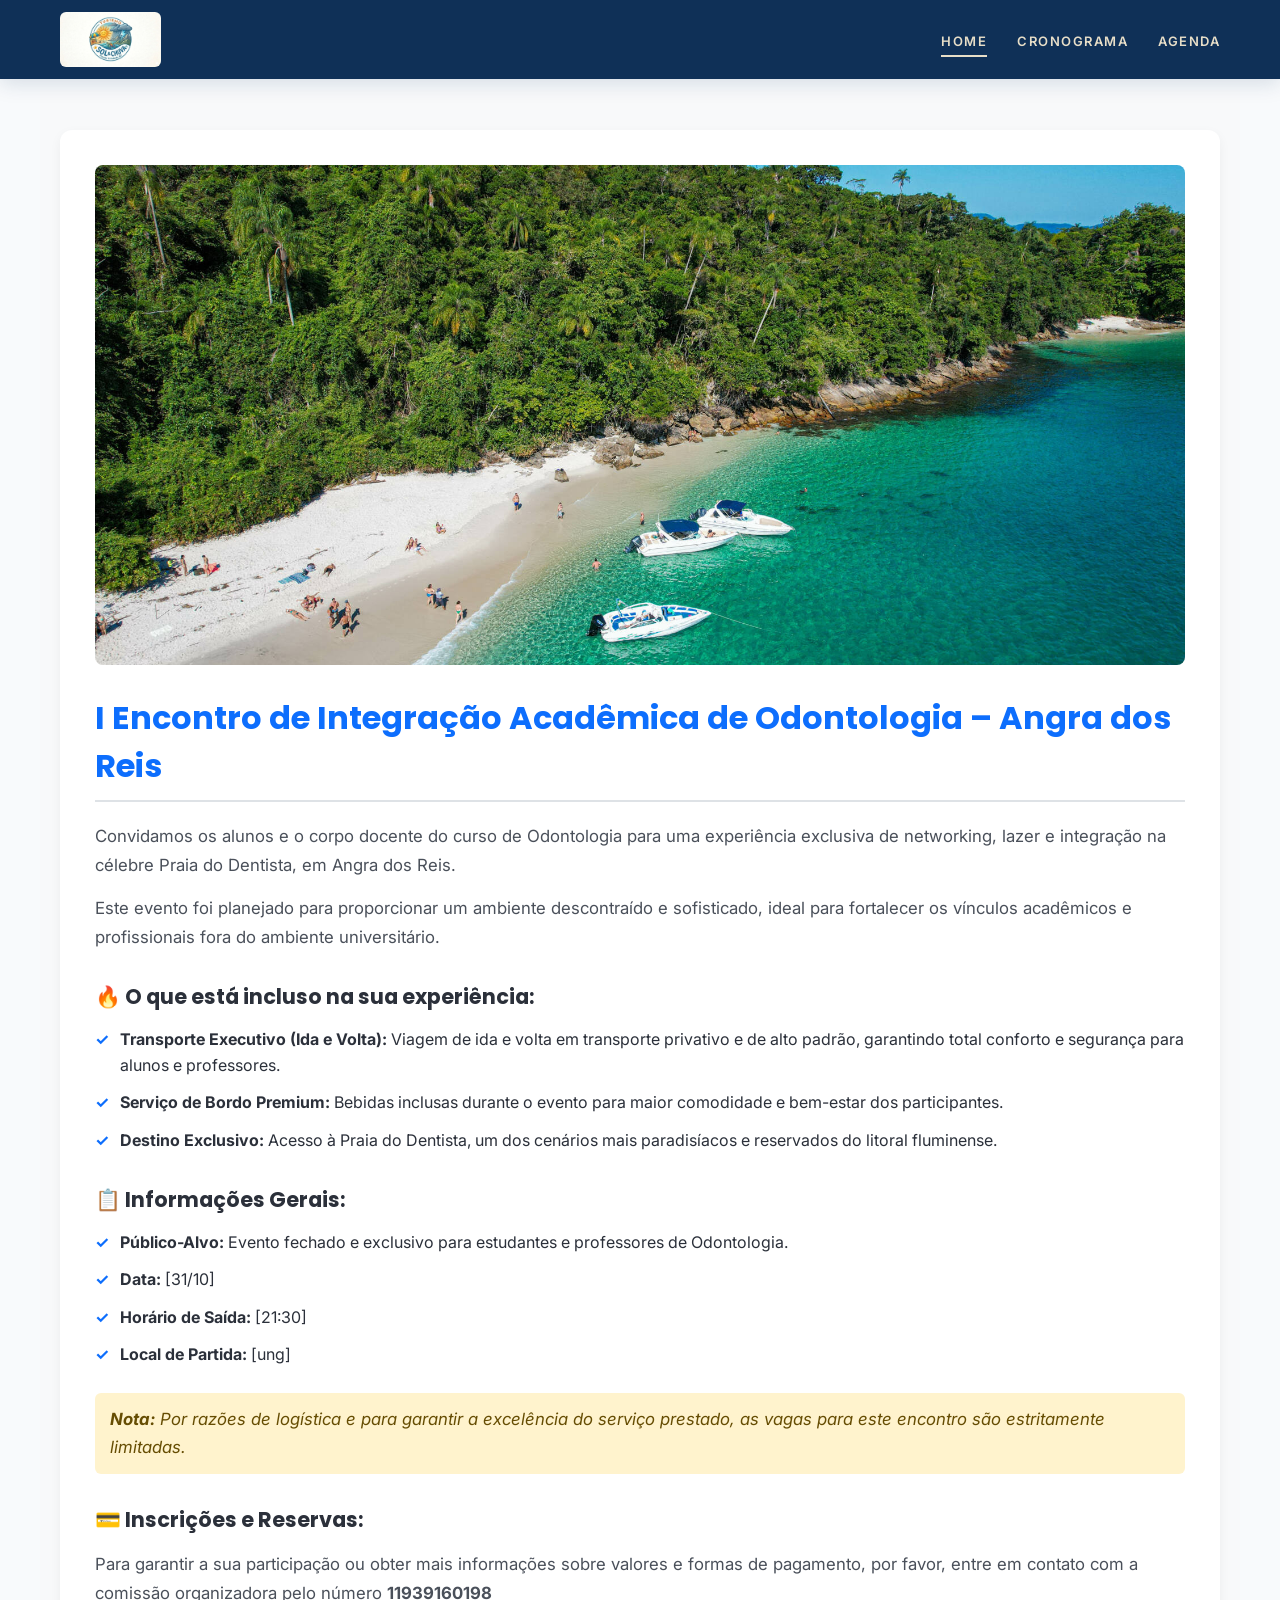
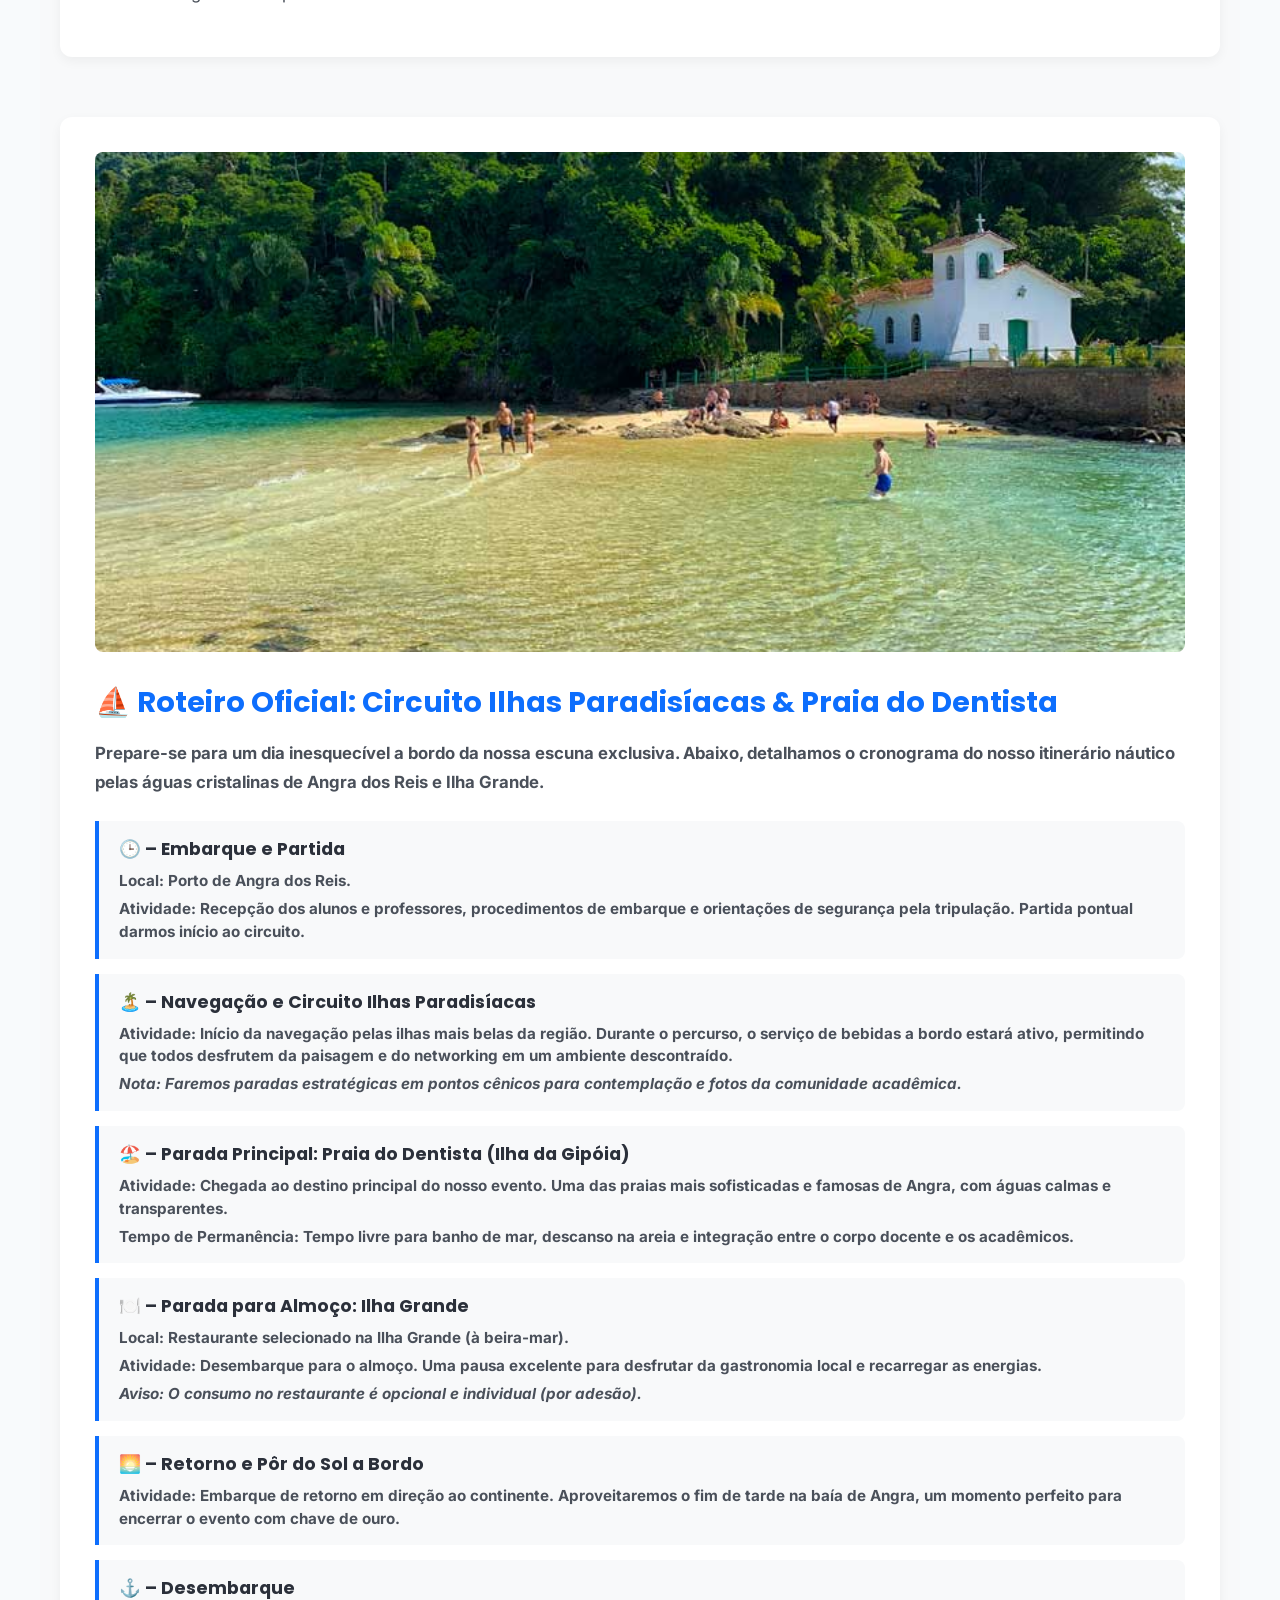
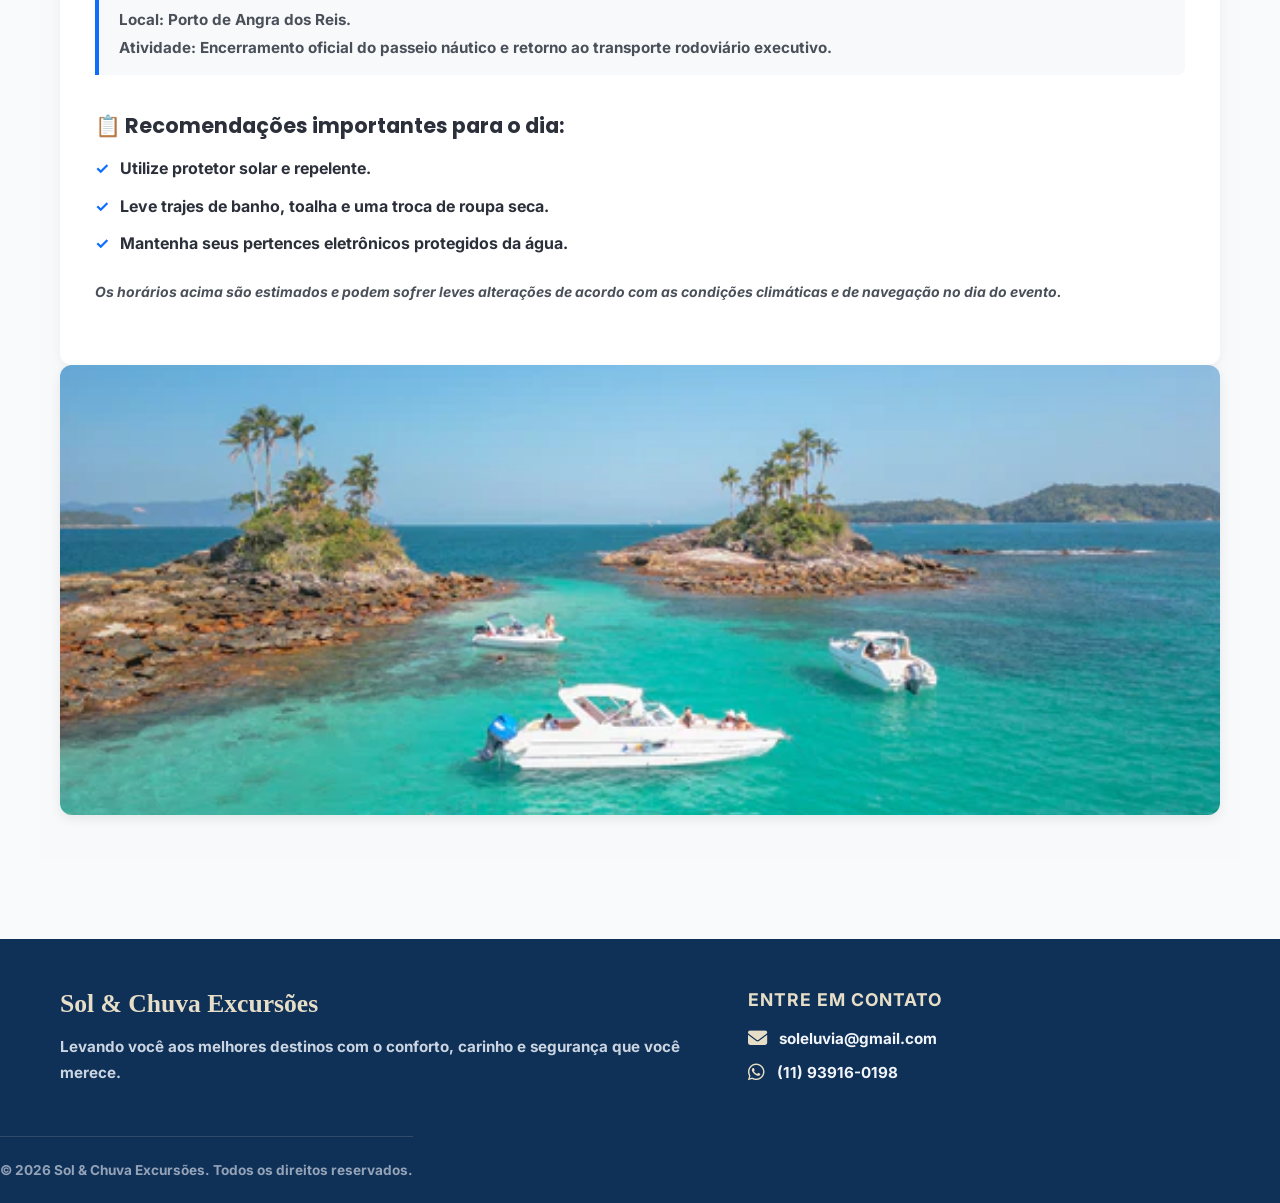
==== praia-do-dentista.html @ c2c63304 "Add files via upload" ====
<!DOCTYPE html>
<html lang="pt-br">
<head>
    <meta charset="UTF-8">
    <meta name="viewport" content="width=device-width, initial-scale=1.0">
    <title>Excursão Sol & Chuva | Destinos Exclusivos</title>
    <!-- Fontes do Google -->
    <link rel="preconnect" href="https://fonts.googleapis.com">
    <link rel="preconnect" href="https://fonts.gstatic.com" crossorigin>
    <link href="https://fonts.googleapis.com/css2?family=Inter:wght@300;400;500;600;700&family=Poppins:wght@400;500;600&display=swap" rel="stylesheet">
    <!-- Icones FontAwesome -->
    <link rel="stylesheet" href="https://cdnjs.cloudflare.com/ajax/libs/font-awesome/6.4.2/css/all.min.css">
    <!-- Seu Estilo -->
    <link rel="stylesheet" href="in.css">
    <link rel="stylesheet" href="praiadentista.css">
</head>
<body>

    <header>
        <nav class="menu">
            <div class="logo">
                <img src="soleluvia/sole.jpg" alt="Logo Sol & Chuva">
            </div>

            <div class="mobile-menu-icon" onclick="toggleMenu()">
                <div class="bar"></div>
                <div class="bar"></div>
                <div class="bar"></div>
            </div>
            
            <ul id="nav-list">
                <li><a href="index.html" class="active">Home</a></li>
                <li><a href="crono.html">Cronograma</a></li>
                <li><a href="agenda.html">agenda</a></li>
             <!---  <li><a href="#">Galeria</a></li>-->
            </ul>
        </nav>
    </header>
<main>
        <div class="Principal">
            <div class="sec">
                <img src="soleluvia/dwww.jpg" alt="praia do Dentista">
                <h2>I Encontro de Integração Acadêmica de Odontologia – Angra dos Reis</h2>
                
                <p>Convidamos os alunos e o corpo docente do curso de Odontologia para uma experiência exclusiva de networking, lazer e integração na célebre Praia do Dentista, em Angra dos Reis.</p>

                <p>Este evento foi planejado para proporcionar um ambiente descontraído e sofisticado, ideal para fortalecer os vínculos acadêmicos e profissionais fora do ambiente universitário.</p>

                <h3>🔥 O que está incluso na sua experiência:</h3>
                <ul>
                    <li><strong>Transporte Executivo (Ida e Volta):</strong> Viagem de ida e volta em transporte privativo e de alto padrão, garantindo total conforto e segurança para alunos e professores.</li>
                    <li><strong>Serviço de Bordo Premium:</strong> Bebidas inclusas durante o evento para maior comodidade e bem-estar dos participantes.</li>
                    <li><strong>Destino Exclusivo:</strong> Acesso à Praia do Dentista, um dos cenários mais paradisíacos e reservados do litoral fluminense.</li>
                </ul>

                <h3>📋 Informações Gerais:</h3>
                <ul>
                    <li><strong>Público-Alvo:</strong> Evento fechado e exclusivo para estudantes e professores de Odontologia.</li>
                    <li><strong>Data:</strong> [31/10]</li>
                    <li><strong>Horário de Saída:</strong> [21:30]</li>
                    <li><strong>Local de Partida:</strong> [ung]</li>
                </ul>

                <p><em><strong>Nota:</strong> Por razões de logística e para garantir a excelência do serviço prestado, as vagas para este encontro são estritamente limitadas.</em></p>

                <h3>💳 Inscrições e Reservas:</h3>
                <p>Para garantir a sua participação ou obter mais informações sobre valores e formas de pagamento, por favor, entre em contato com a comissão organizadora pelo número <strong>11939160198<strong></p>
            </div>

            <div class="parte2">
                <img src="soleluvia/Iwd.jpg" alt="ilha da gipoia">
                <h2>⛵ Roteiro Oficial: Circuito Ilhas Paradisíacas & Praia do Dentista</h2>
                <p>Prepare-se para um dia inesquecível a bordo da nossa escuna exclusiva. Abaixo, detalhamos o cronograma do nosso itinerário náutico pelas águas cristalinas de Angra dos Reis e Ilha Grande.</p>

                <div class="cronograma-item">
                    <h4>🕒 – Embarque e Partida</h4>
                    <p><strong>Local:</strong> Porto de Angra dos Reis.</p>
                    <p><strong>Atividade:</strong> Recepção dos alunos e professores, procedimentos de embarque e orientações de segurança pela tripulação. Partida pontual darmos início ao circuito.</p>
                </div>

                <div class="cronograma-item">
                    <h4>🏝️ – Navegação e Circuito Ilhas Paradisíacas</h4>
                    <p><strong>Atividade:</strong> Início da navegação pelas ilhas mais belas da região. Durante o percurso, o serviço de bebidas a bordo estará ativo, permitindo que todos desfrutem da paisagem e do networking em um ambiente descontraído.</p>
                    <p><em><strong>Nota:</strong> Faremos paradas estratégicas em pontos cênicos para contemplação e fotos da comunidade acadêmica.</em></p>
                </div>

                <div class="cronograma-item">
                    <h4>🏖️ – Parada Principal: Praia do Dentista (Ilha da Gipóia)</h4>
                    <p><strong>Atividade:</strong> Chegada ao destino principal do nosso evento. Uma das praias mais sofisticadas e famosas de Angra, com águas calmas e transparentes.</p>
                    <p><strong>Tempo de Permanência:</strong> Tempo livre para banho de mar, descanso na areia e integração entre o corpo docente e os acadêmicos.</p>
                </div>

                <div class="cronograma-item">
                    <h4>🍽️ – Parada para Almoço: Ilha Grande</h4>
                    <p><strong>Local:</strong> Restaurante selecionado na Ilha Grande (à beira-mar).</p>
                    <p><strong>Atividade:</strong> Desembarque para o almoço. Uma pausa excelente para desfrutar da gastronomia local e recarregar as energias.</p>
                    <p><em><strong>Aviso:</strong> O consumo no restaurante é opcional e individual (por adesão).</em></p>
                </div>

                <div class="cronograma-item">
                    <h4>🌅 – Retorno e Pôr do Sol a Bordo</h4>
                    <p><strong>Atividade:</strong> Embarque de retorno em direção ao continente. Aproveitaremos o fim de tarde na baía de Angra, um momento perfeito para encerrar o evento com chave de ouro.</p>
                </div>

                <div class="cronograma-item">
                    <h4>⚓ – Desembarque</h4>
                    <p><strong>Local:</strong> Porto de Angra dos Reis.</p>
                    <p><strong>Atividade:</strong> Encerramento oficial do passeio náutico e retorno ao transporte rodoviário executivo.</p>
                </div>

                <h3>📋 Recomendações importantes para o dia:</h3>
                <ul>
                    <li>Utilize protetor solar e repelente.</li>
                    <li>Leve trajes de banho, toalha e uma troca de roupa seca.</li>
                    <li>Mantenha seus pertences eletrônicos protegidos da água.</li>
                </ul>

                <p><small><em>Os horários acima são estimados e podem sofrer leves alterações de acordo com as condições climáticas e de navegação no dia do evento.</em></small></p>
            </div>

            <div class="parte3">
                <img src="soleluvia/ilha-botinas-01_540x.webp" alt="Ilha das Botinas">
            </div>
        </div>
    </main>

    <footer>
        <div class="footer-container">
            <div class="footer-brand">
                <h3>Sol & Chuva Excursões</h3>
                <p>Levando você aos melhores destinos com o conforto, carinho e segurança que você merece.</p>
            </div>

            <div class="footer-contacts">
                <h4>Entre em Contato</h4>
                <a href="mailto:soleluvia@gmail.com" class="footer-link">
                    <i class="fa-solid fa-envelope"></i> soleluvia@gmail.com
                </a>
                <a href="https://wa.me/5511939160198" target="_blank" class="footer-link">
                    <i class="fa-brands fa-whatsapp"></i> (11) 93916-0198
              
            </div>
        </div>

        <div class="footer-bottom">
            <p>&copy; 2026 Sol & Chuva Excursões. Todos os direitos reservados.</p>
        </div>
    </footer>

    <script src="res.js"></script>
</body>
</html>
---- in.css ----
/* --- CONFIGURAÇÕES GERAIS --- */
* {
    box-sizing: border-box;
    margin: 0;
    padding: 0;
}

body {
    margin: 0;
    padding-top: 90px;
    font-family: 'Inter', sans-serif;
    background-color: #f8fafc; /* Tom mais suave e limpo */
    color: #334155;
    -webkit-font-smoothing: antialiased;
}

/* --- HEADER E MENU --- */
header {
    background-color: #0f3057;
    width: 100%;
    position: fixed;
    top: 0;
    left: 0;
    z-index: 1000;
    box-shadow: 0 4px 20px rgba(15, 48, 87, 0.15);
}

.menu {
    max-width: 1200px;
    margin: 0 auto;
    padding: 12px 20px;
    display: flex;
    justify-content: space-between;
    align-items: center;
}

.logo img {
    height: 55px;
    width: auto;  
    border-radius: 6px; 
    display: block;
}

.menu ul {
    list-style: none;
    display: flex;
    align-items: center;
    gap: 30px;
    transition: all 0.4s ease;
}

.menu a {
    color: #e7dec8;
    text-decoration: none;
    text-transform: uppercase;
    font-size: 13px;
    font-weight: 600;
    letter-spacing: 1.5px;
    padding: 8px 0;
    position: relative;
    transition: color 0.3s ease;
}

.menu a::after {
    content: '';
    position: absolute;
    width: 0;
    height: 2px;
    bottom: 0;
    left: 0;
    background-color: #e7dec8;
    transition: width 0.3s ease;
}

.menu a:hover::after, 
.menu a.active::after {
    width: 100%;
}

/* --- RESPONSIVIDADE DO MENU (MOBILE) --- */
.mobile-menu-icon {
    display: none; 
    cursor: pointer;
    width: 28px;
}

.bar {
    width: 100%;
    height: 3px;
    background-color: #e7dec8;
    margin: 5px 0;
    transition: 0.4s;
    border-radius: 2px;
}

@media (max-width: 768px) {
    .mobile-menu-icon {
        display: block;
    }

    .menu ul {
        display: none; 
        flex-direction: column;
        width: 100%;
        position: absolute;
        top: 79px; 
        left: 0;
        background-color: #0f3057;
        padding: 30px 0;
        text-align: center;
        gap: 20px;
        box-shadow: 0 10px 15px rgba(0,0,0,0.1);
    }

    .menu ul.active {
        display: flex;
    }
}

/* --- CONTEÚDO PRINCIPAL (MAIN) --- */
main {
    max-width: 1200px;
    margin: 0 auto;
    min-height: calc(100vh - 90px); 
    display: flex;
    flex-direction: column;
    align-items: center;
    padding: 50px 20px;
}

/* Bloco Hero/Título */
.hero-section {
    text-align: center;
    margin-bottom: 50px;
}

.titulo-principal {
    display: flex;
    align-items: center;    
    justify-content: center; 
    gap: 25px;              
}

.logo-main {
    height: 120px;            /* Tamanho de destaque calibrado */
    width: auto;             
    border-radius: 12px;      
    box-shadow: 0 4px 15px rgba(0,0,0,0.08);
}

.titulo-principal h1 {
    font-family: Georgia, 'Times New Roman', serif;
    color: #0f3057;          
    font-size: 3.5rem;         
    font-weight: 700;
}

.subtitulo {
    font-size: 1.15rem;
    color: #64748b;
    margin-top: 12px;
    font-weight: 400;
}

/* --- GRID DE EXCURSÕES --- */
.grid-container {
    display: grid;
    grid-template-columns: repeat(2, 1fr); 
    gap: 35px; 
    width: 100%;
    margin-top: 10px;
}

.card-link {
    text-decoration: none; 
    color: inherit;        
    display: block;        
}

.card-excursao {
    background-color: #ffffff; 
    border-radius: 16px;
    overflow: hidden;
    box-shadow: 0 4px 20px rgba(0, 0, 0, 0.04);
    transition: transform 0.4s cubic-bezier(0.16, 1, 0.3, 1), box-shadow 0.4s ease;
}

/* Container de imagem para efeito de Zoom e Badges */
.img-wrapper {
    position: relative;
    width: 100%;
    height: 280px;
    overflow: hidden;
}

.card-excursao img {
    width: 100%;
    height: 100%;
    object-fit: cover; 
    transition: transform 0.5s ease;
}

/* Selo exclusivo posicionado por cima da imagem */
.badge-exclusivo {
    position: absolute;
    top: 15px;
    right: 15px;
    background-color: #e7dec8;
    color: #0f3057;
    font-size: 11px;
    font-weight: 700;
    text-transform: uppercase;
    padding: 6px 14px;
    border-radius: 30px;
    letter-spacing: 1px;
    box-shadow: 0 2px 10px rgba(0,0,0,0.15);
}

/* Detalhes do texto dos cards */
.card-info {
    padding: 22px;
    text-align: left; /* Alinhamento à esquerda fica muito mais elegante */
}

.card-info h3 {
    font-size: 1.3rem;
    color: #0f3057;
    margin-bottom: 6px;
    font-weight: 600;
}

.card-info p {
    font-size: 0.95rem;
    color: #64748b;
}

/* Animações Modernas no Hover */
.card-link:hover .card-excursao {
    transform: translateY(-8px); 
    box-shadow: 0 12px 30px rgba(15, 48, 87, 0.12); 
}

.card-link:hover .card-excursao img {
    transform: scale(1.04); /* Leve aproximação na foto ao passar o mouse */
}
.whatsapp-cta-card {
    background-color: #ffffff;
    border: 2px solid #25d366;
    border-radius: 12px;
    padding: 25px;
    display: flex;
    align-items: center;
    justify-content: space-between;
    gap: 20px;
    box-shadow: 0 4px 15px rgba(37, 211, 102, 0.15);
    margin: 30px 0;
}

.cta-content h3 {
    font-family: 'Poppins', sans-serif;
    color: #2b303a;
    font-size: 1.3rem;
    margin-bottom: 5px;
}

.cta-content p {
    color: #555;
    font-size: 0.95rem;
    margin: 0;
}

.btn-whatsapp {
    background-color: #25d366;
    color: #ffffff !important;
    font-weight: 600;
    font-size: 1rem;
    padding: 14px 24px;
    border-radius: 8px;
    text-decoration: none;
    display: inline-flex;
    align-items: center;
    gap: 10px;
    white-space: nowrap;
    transition: background-color 0.3s ease, transform 0.2s ease;
}

.btn-whatsapp:hover {
    background-color: #1eb954;
    transform: translateY(-2px);
}

/* Ajuste para Celulares */
@media (max-width: 768px) {
    .whatsapp-cta-card {
        flex-direction: column;
        text-align: center;
        padding: 20px;
    }

    .btn-whatsapp {
        width: 100%;
        justify-content: center;
    }
}

/* --- RODAPÉ PROFISSIONAL --- */
footer {
    background-color: #0f3057;
    color: #ffffff;
    padding: 50px 0 25px 0;
    margin-top: 80px; 
    width: 100%;
}

.footer-container {
    max-width: 1200px;
    margin: 0 auto;
    padding: 0 20px;
    display: flex;
    justify-content: space-between;
    flex-wrap: wrap; 
    gap: 40px;
}

.footer-brand {
    flex: 1.5;
    min-width: 280px;
}

.footer-brand h3 {
    font-family: Georgia, serif;
    color: #e7dec8;
    font-size: 1.6rem;
    margin-bottom: 15px;
}

.footer-brand p {
    font-size: 0.95rem;
    color: #cbd5e1;
    line-height: 1.7;
}

.footer-contacts {
    flex: 1;
    min-width: 250px;
    display: flex;
    flex-direction: column;
    gap: 14px;
}

.footer-contacts h4 {
    color: #e7dec8;
    font-size: 1.1rem;
    margin-bottom: 5px;
    text-transform: uppercase;
    letter-spacing: 1px;
}

.footer-link {
    color: #f1f5f9;
    text-decoration: none;
    font-size: 0.95rem;
    display: flex;
    align-items: center;
    gap: 12px;
    transition: color 0.3s ease, transform 0.2s ease;
    width: fit-content;
}

.footer-link i {
    font-size: 1.2rem;
    color: #e7dec8; 
}

.footer-link:hover {
    color: #e7dec8;
    transform: translateX(4px); 
}

.footer-bottom {
    text-align: center;
    margin-top: 50px;
    padding-top: 25px;
    border-top: 1px solid rgba(231, 222, 200, 0.15); 
    font-size: 0.85rem;
    color: #94a3b8;
}

/* --- RESPONSIVIDADE (MOBILE) --- */
@media (max-width: 768px) {
    .grid-container {
        grid-template-columns: 1fr; 
        gap: 25px;
    }

    .titulo-principal {
        flex-direction: column;
        gap: 15px;
    }

    .titulo-principal h1 {
        font-size: 2.5rem;
    }

    .logo-main {
        height: 100px;
    }

    .footer-container {
        flex-direction: column;
        text-align: center;
    }

    .footer-contacts {
        align-items: center; 
    }

    .footer-link:hover {
        transform: none; 
    }
}
---- praiadentista.css ----
/* Configurações Globais do Main */
main {
    max-width: 1200px;
    margin: 0 auto;
    padding: 40px 20px;
    font-family: 'Inter', sans-serif;
    color: #2b303a;
    background-color: #f8f9fa;
}

/* Container Geral do Conteúdo */
.Principal {
    display: flex;
    flex-direction: column;
    gap: 60px; /* Espaçamento grande entre os blocos de conteúdo */
}

/* --- SEÇÃO 1: Apresentação e Detalhes (sec) --- */
.sec {
    background-color: #ffffff;
    padding: 35px;
    border-radius: 12px;
    box-shadow: 0 4px 12px rgba(0, 0, 0, 0.05);
}

.sec img {
    width: 100%;
    max-height: 500px;
    object-fit: cover;
    border-radius: 8px;
    margin-bottom: 25px;
}

.sec h2 {
    font-family: 'Poppins', sans-serif;
    font-size: 2rem;
    color: #0d6efd; /* Azul Oceano */
    margin-bottom: 20px;
    border-bottom: 2px solid #dee2e6;
    padding-bottom: 10px;
}

.sec h3 {
    font-family: 'Poppins', sans-serif;
    font-size: 1.3rem;
    color: #2b303a;
    margin: 30px 0 15px 0;
}

.sec p {
    font-size: 1.05rem;
    line-height: 1.7;
    margin-bottom: 15px;
    color: #4a505a;
}

/* Estilização das Listas (Inclusos e Informações) */
.sec ul, .parte2 ul {
    list-style: none;
    padding-left: 0;
    margin-bottom: 20px;
}

.sec ul li, .parte2 ul li {
    font-size: 1rem;
    line-height: 1.6;
    margin-bottom: 12px;
    padding-left: 25px;
    position: relative;
}

/* Marcador personalizado para as listas */
.sec ul li::before, .parte2 ul li::before {
    content: "✓";
    position: absolute;
    left: 0;
    color: #0d6efd;
    font-weight: bold;
}

.sec p em {
    display: block;
    background-color: #fff3cd; /* Fundo amarelo leve para o aviso */
    color: #664d03;
    padding: 12px 15px;
    border-radius: 6px;
    margin-top: 25px;
}

/* --- SEÇÃO 2: Roteiro e Cronograma (parte2) --- */
.parte2 {
    background-color: #ffffff;
    padding: 35px;
    border-radius: 12px;
    box-shadow: 0 4px 12px rgba(0, 0, 0, 0.05);
}

.parte2 img {
    width: 100%;
    max-height: 500px;
    object-fit: cover;
    border-radius: 8px;
    margin-bottom: 25px;
}

.parte2 h2 {
    font-family: 'Poppins', sans-serif;
    font-size: 1.8rem;
    color: #0d6efd;
    margin-bottom: 15px;
}

.parte2 p {
    font-size: 1.05rem;
    line-height: 1.7;
    margin-bottom: 25px;
    color: #4a505a;
}

.parte2 h3 {
    font-family: 'Poppins', sans-serif;
    font-size: 1.3rem;
    margin-top: 35px;
    margin-bottom: 15px;
}

/* Cards do Cronograma (Passo a Passo) */
.cronograma-item {
    background-color: #f8f9fa;
    border-left: 4px solid #0d6efd;
    padding: 15px 20px;
    margin-bottom: 15px;
    border-radius: 0 8px 8px 0;
    transition: transform 0.2s ease;
}

.cronograma-item:hover {
    transform: translateX(5px);
}

.cronograma-item h4 {
    font-family: 'Poppins', sans-serif;
    font-size: 1.1rem;
    color: #2b303a;
    margin-bottom: 8px;
}

.cronograma-item p {
    font-size: 0.95rem;
    margin-bottom: 5px;
    line-height: 1.5;
}

.cronograma-item p:last-child {
    margin-bottom: 0;
}

/* --- SEÇÃO 3: Galeria Final (parte3) --- */
.parte3 {
    text-align: center;
}

.parte3 img {
    width: 100%;
    max-height: 450px;
    object-fit: cover;
    border-radius: 12px;
    box-shadow: 0 4px 12px rgba(0, 0, 0, 0.08);
}


/* ==========================================================================
   RESPONSIVIDADE (MEDIA QUERIES)
   ========================================================================== */

@media (max-width: 768px) {
    main {
        padding: 20px 15px;
    }

    .sec, .parte2 {
        padding: 20px;
    }

    .sec h2 {
        font-size: 1.6rem;
    }

    .parte2 h2 {
        font-size: 1.5rem;
    }

    .sec img, .parte2 img, .parte3 img {
        max-height: 300px; /* Imagens menores em telas de celular */
    }
}
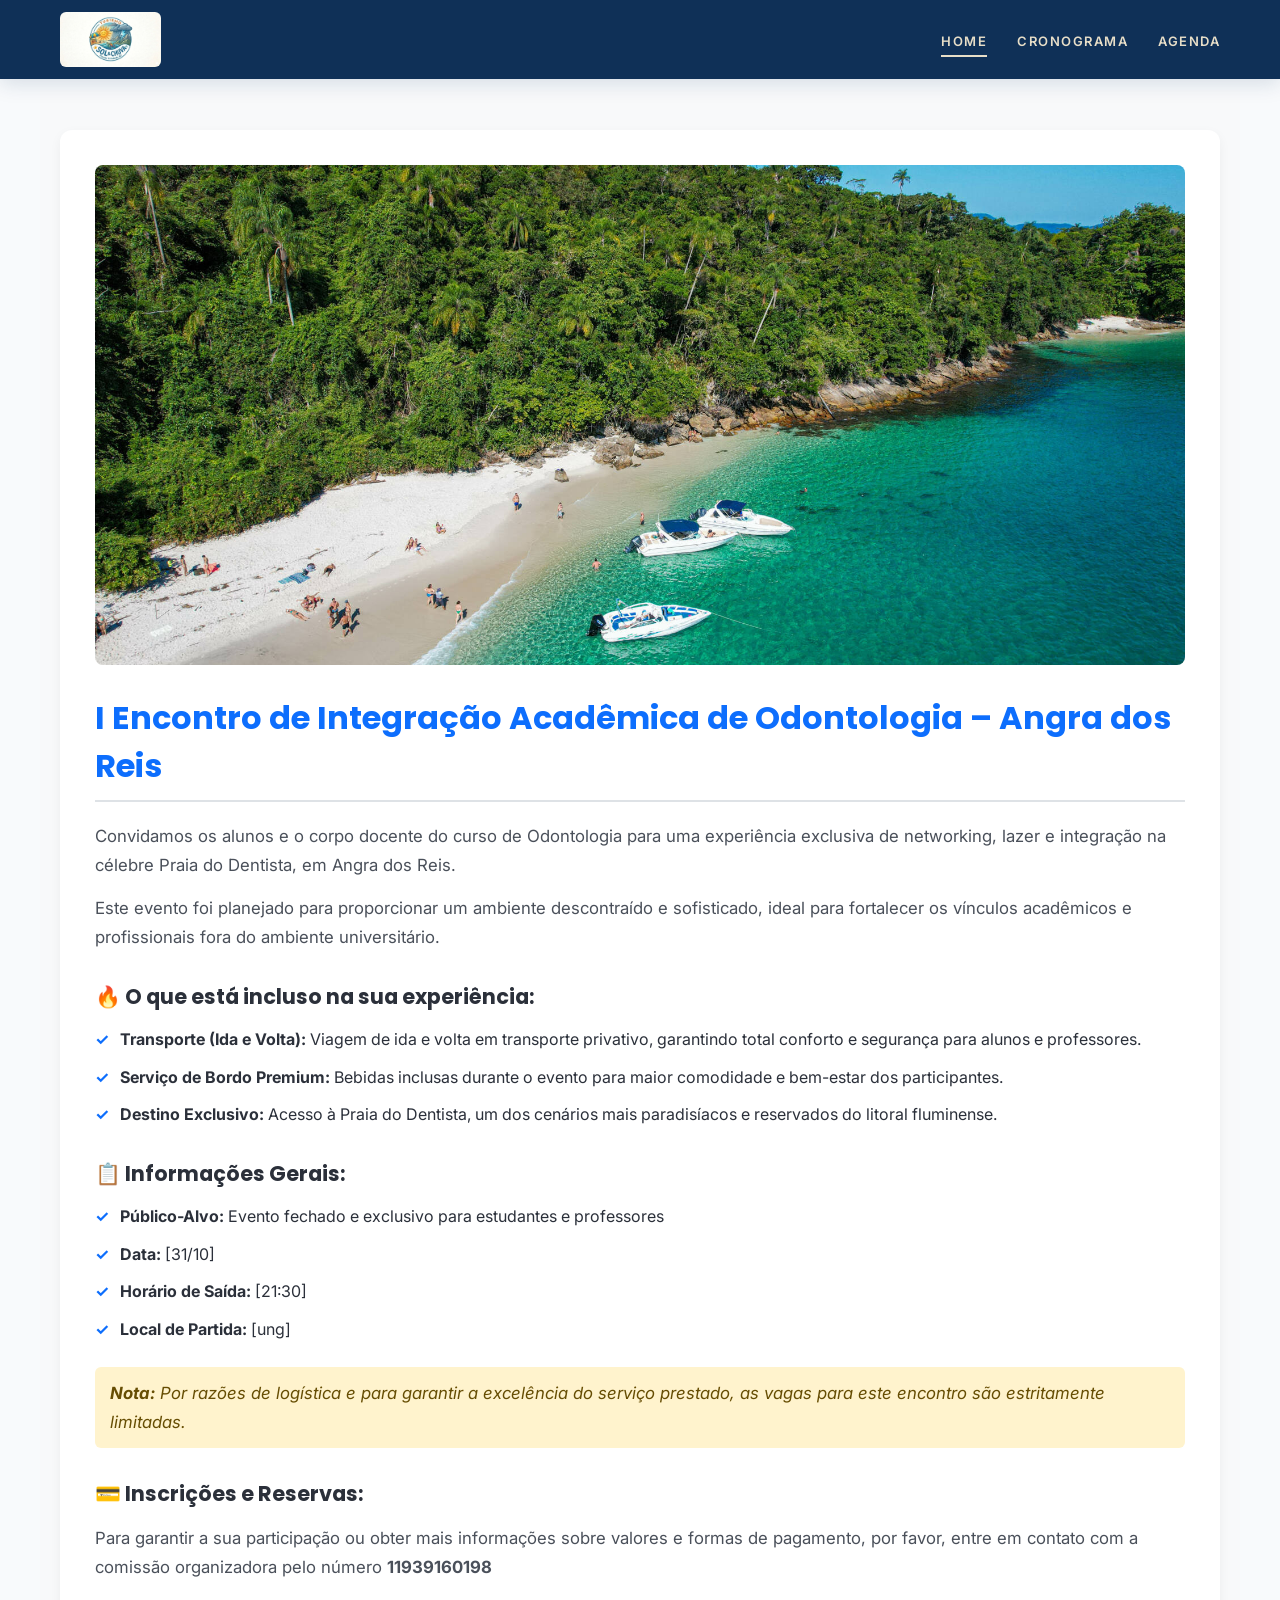
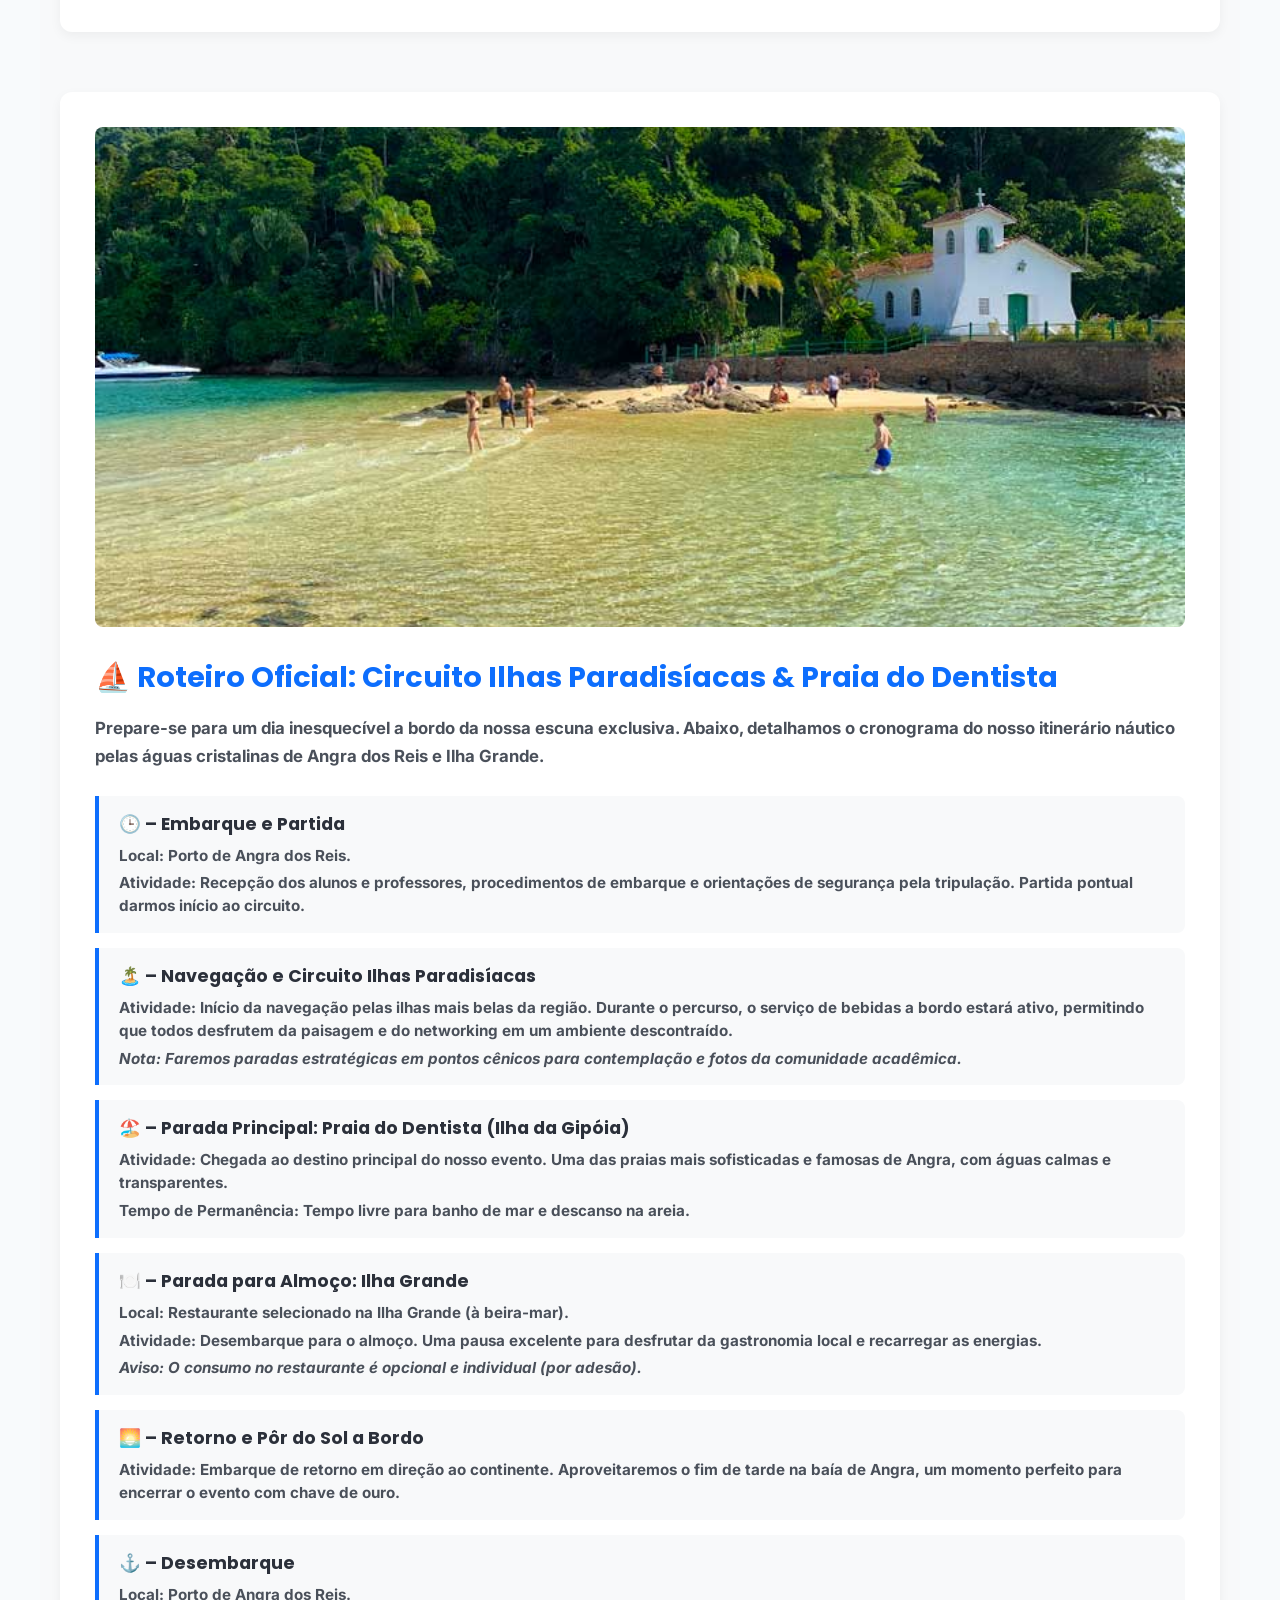
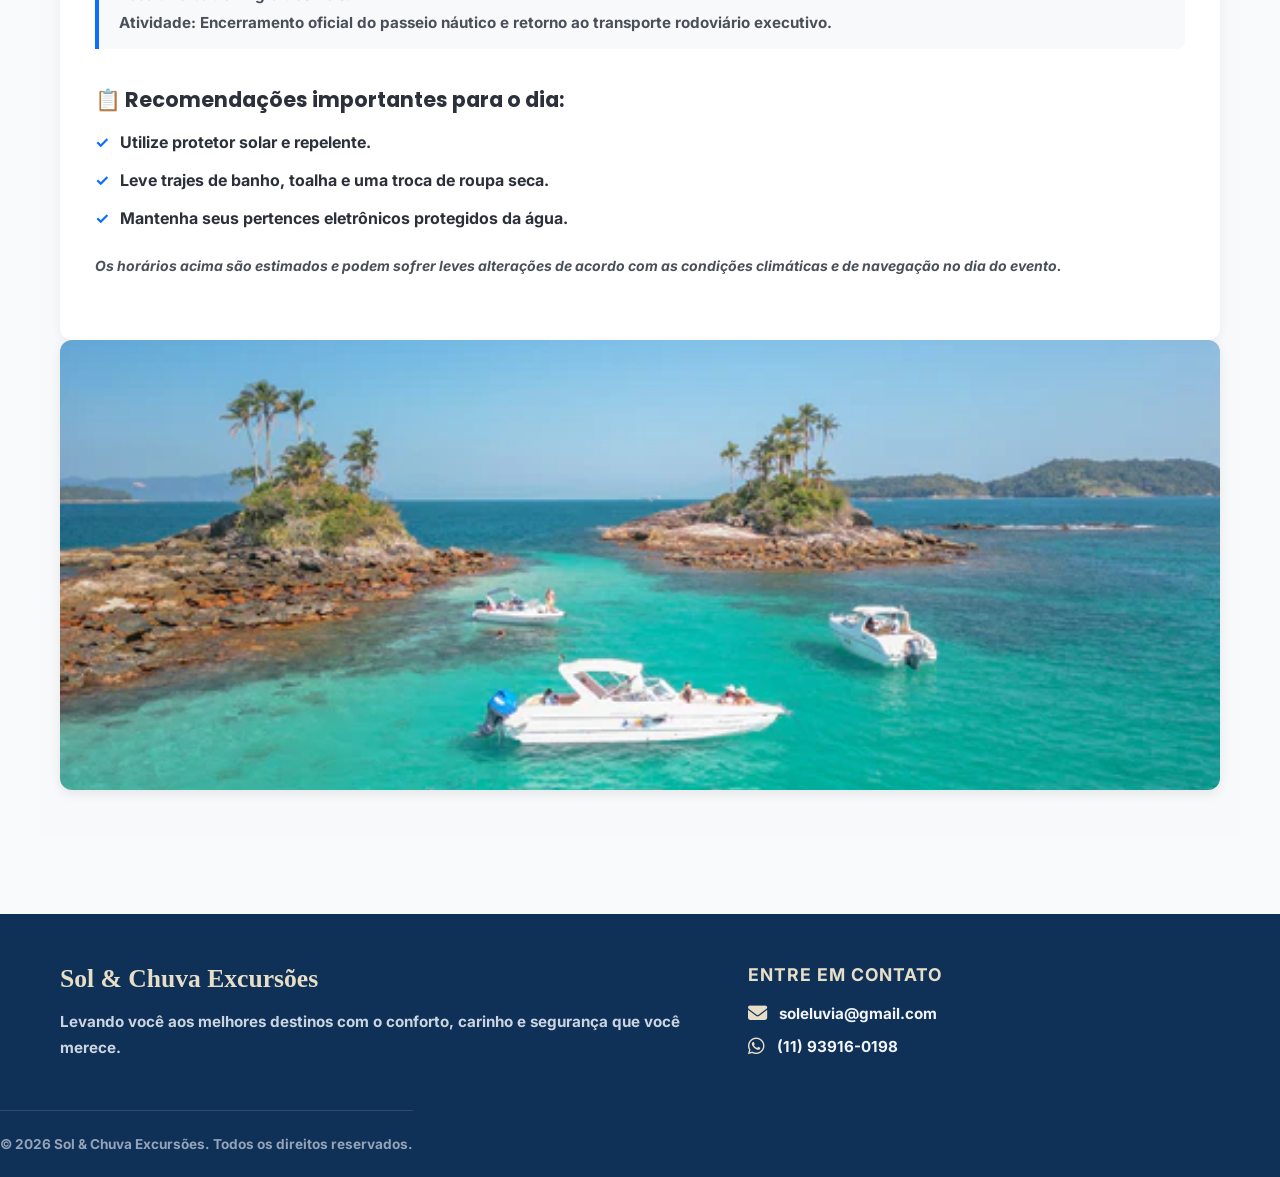
==== commit 9a886108: "Add files via upload" ====
--- a/praia-do-dentista.html
+++ b/praia-do-dentista.html
@@ -48,14 +48,14 @@
 
                 <h3>🔥 O que está incluso na sua experiência:</h3>
                 <ul>
-                    <li><strong>Transporte Executivo (Ida e Volta):</strong> Viagem de ida e volta em transporte privativo e de alto padrão, garantindo total conforto e segurança para alunos e professores.</li>
+                    <li><strong>Transporte (Ida e Volta):</strong> Viagem de ida e volta em transporte privativo, garantindo total conforto e segurança para alunos e professores.</li>
                     <li><strong>Serviço de Bordo Premium:</strong> Bebidas inclusas durante o evento para maior comodidade e bem-estar dos participantes.</li>
                     <li><strong>Destino Exclusivo:</strong> Acesso à Praia do Dentista, um dos cenários mais paradisíacos e reservados do litoral fluminense.</li>
                 </ul>
 
                 <h3>📋 Informações Gerais:</h3>
                 <ul>
-                    <li><strong>Público-Alvo:</strong> Evento fechado e exclusivo para estudantes e professores de Odontologia.</li>
+                    <li><strong>Público-Alvo:</strong> Evento fechado e exclusivo para estudantes e professores</li>
                     <li><strong>Data:</strong> [31/10]</li>
                     <li><strong>Horário de Saída:</strong> [21:30]</li>
                     <li><strong>Local de Partida:</strong> [ung]</li>
@@ -87,7 +87,7 @@
                 <div class="cronograma-item">
                     <h4>🏖️ – Parada Principal: Praia do Dentista (Ilha da Gipóia)</h4>
                     <p><strong>Atividade:</strong> Chegada ao destino principal do nosso evento. Uma das praias mais sofisticadas e famosas de Angra, com águas calmas e transparentes.</p>
-                    <p><strong>Tempo de Permanência:</strong> Tempo livre para banho de mar, descanso na areia e integração entre o corpo docente e os acadêmicos.</p>
+                    <p><strong>Tempo de Permanência:</strong> Tempo livre para banho de mar e descanso na areia.</p>
                 </div>
 
                 <div class="cronograma-item">
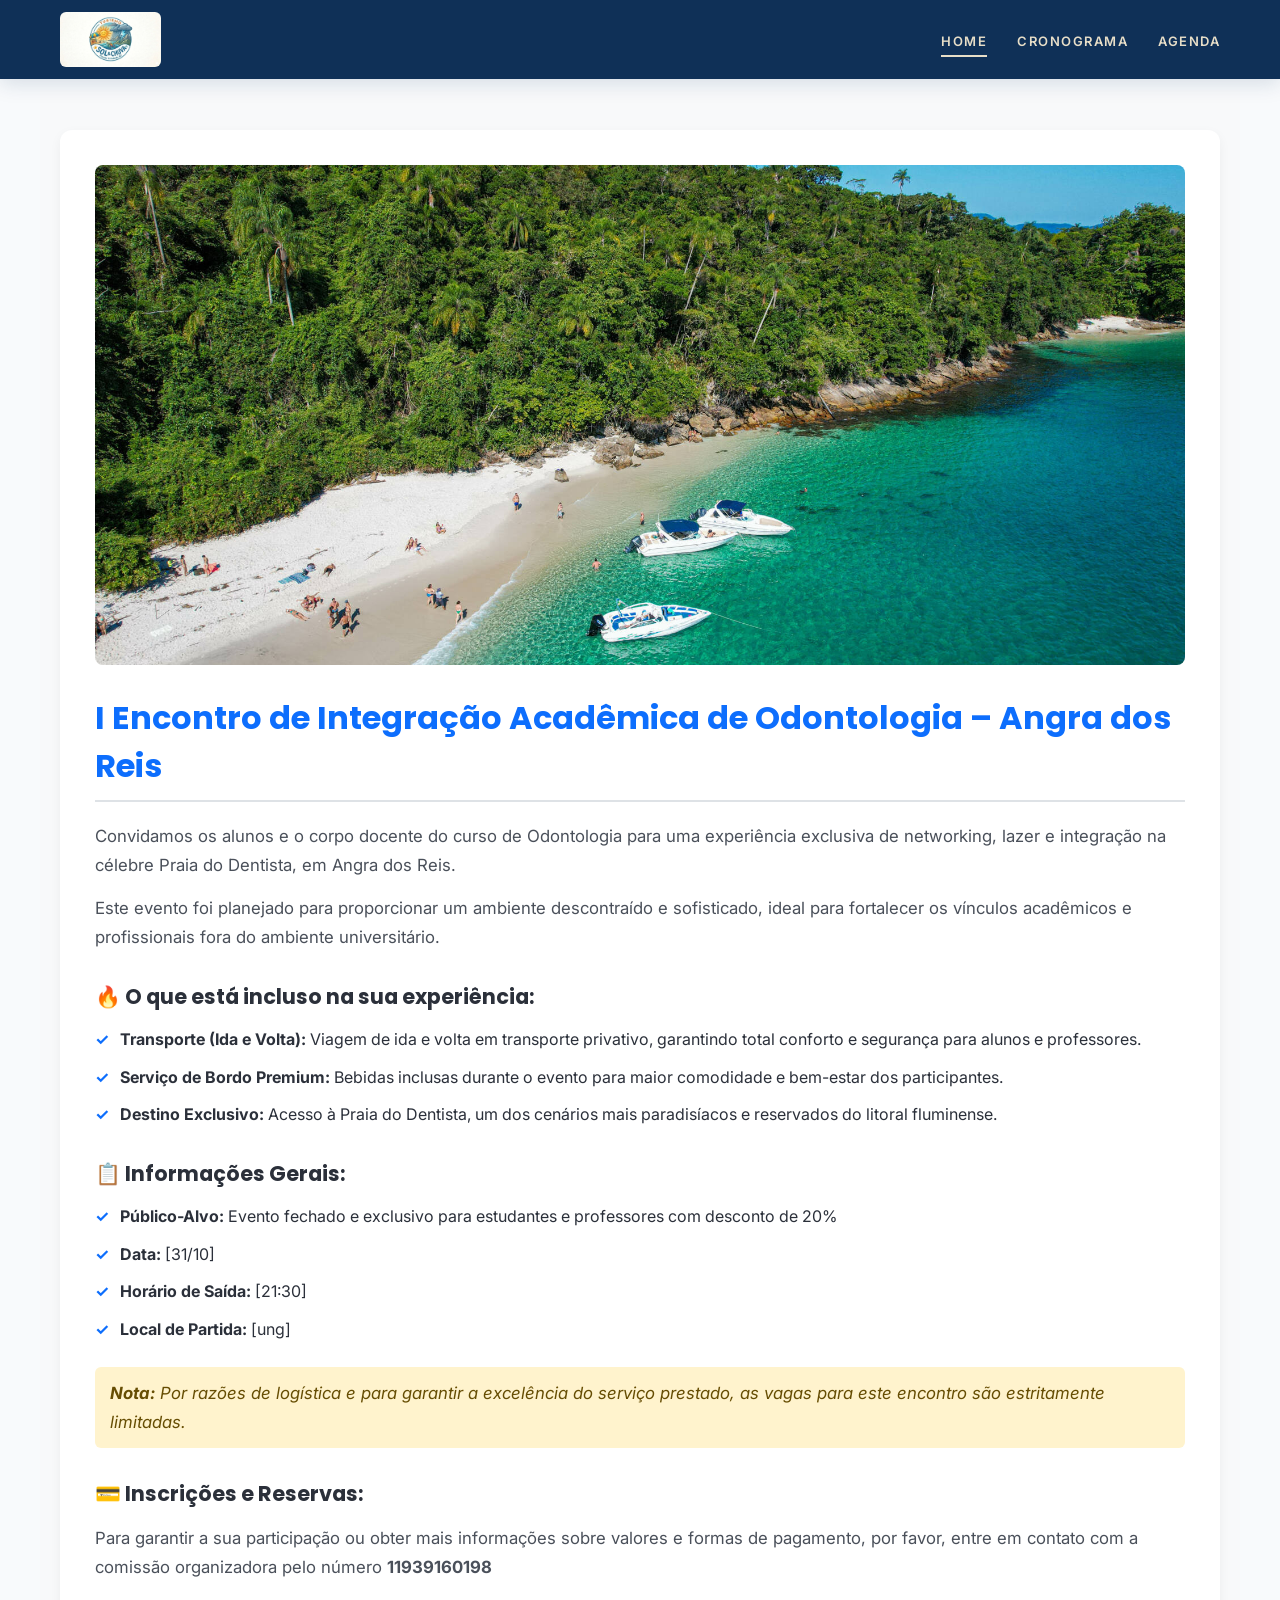
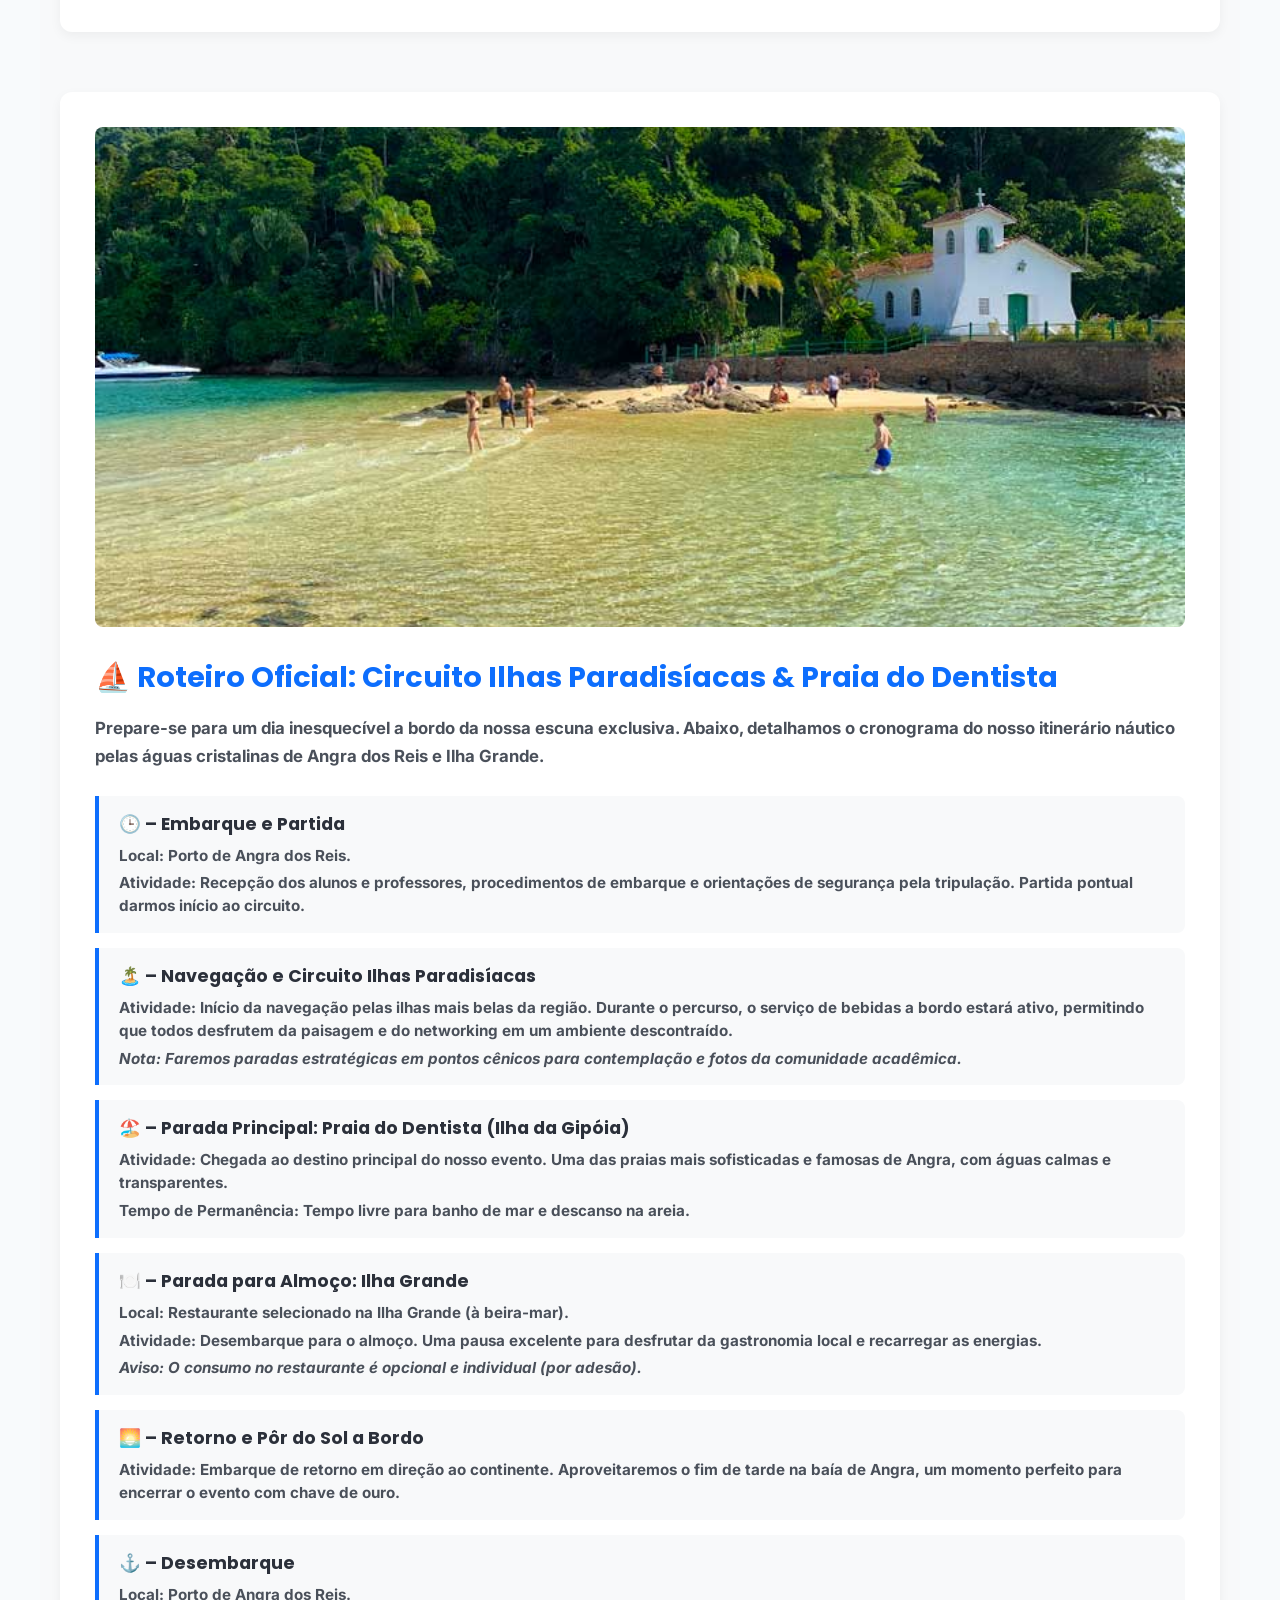
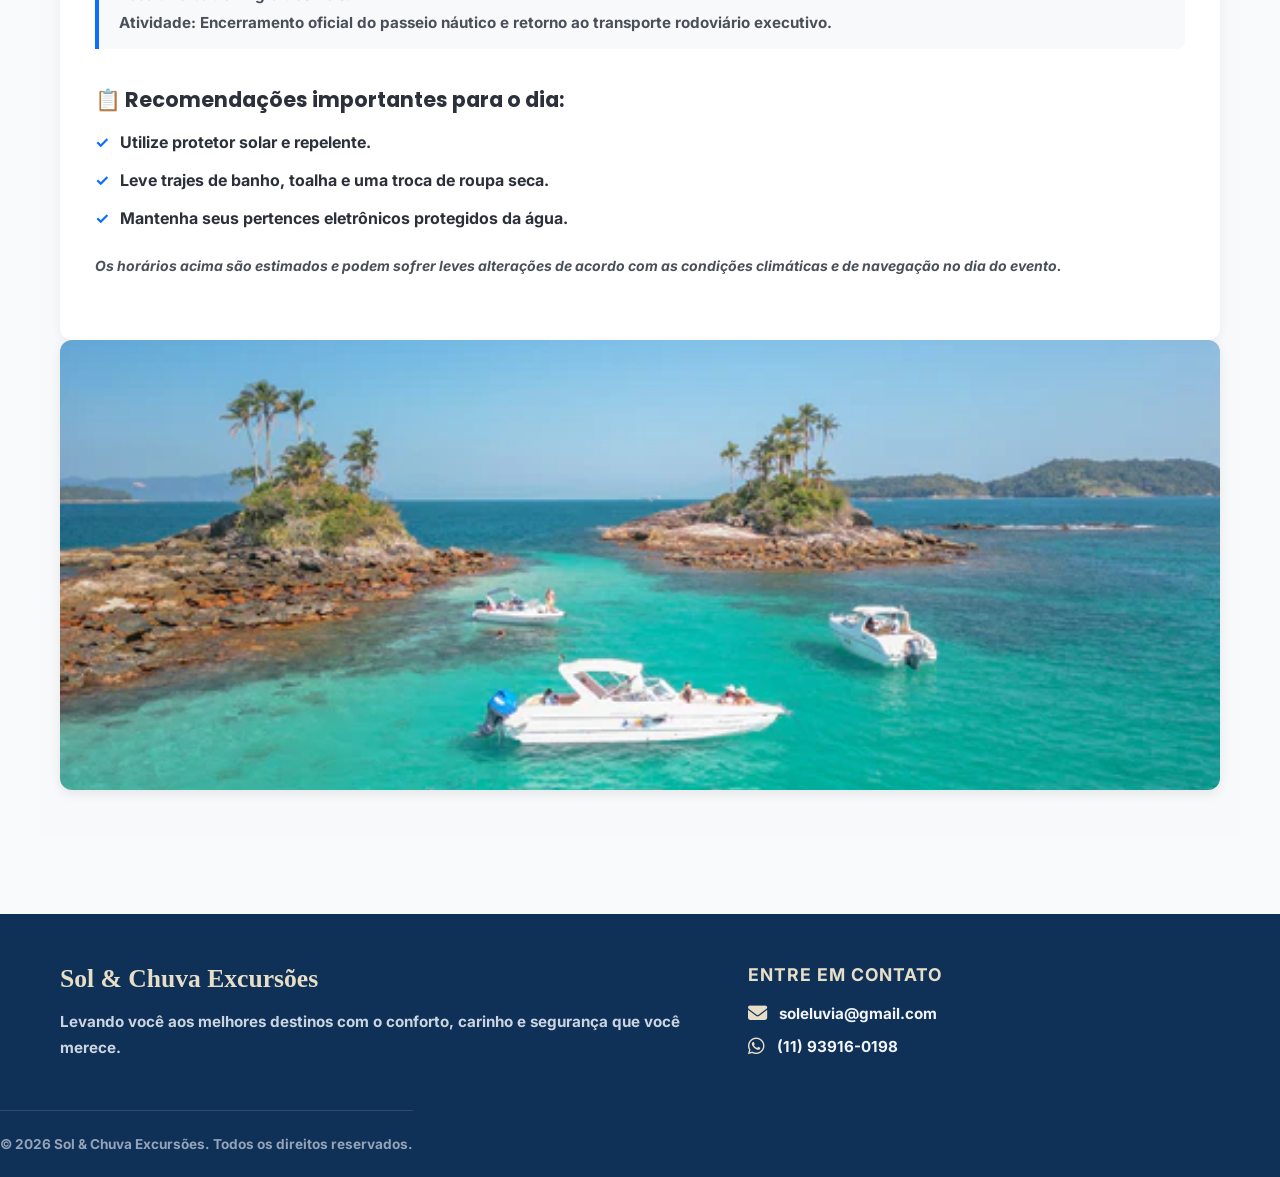
==== commit 70b6310a: "Add files via upload" ====
--- a/praia-do-dentista.html
+++ b/praia-do-dentista.html
@@ -55,7 +55,7 @@
 
                 <h3>📋 Informações Gerais:</h3>
                 <ul>
-                    <li><strong>Público-Alvo:</strong> Evento fechado e exclusivo para estudantes e professores</li>
+                    <li><strong>Público-Alvo:</strong> Evento fechado e exclusivo para estudantes e professores com desconto de 20%</li>
                     <li><strong>Data:</strong> [31/10]</li>
                     <li><strong>Horário de Saída:</strong> [21:30]</li>
                     <li><strong>Local de Partida:</strong> [ung]</li>
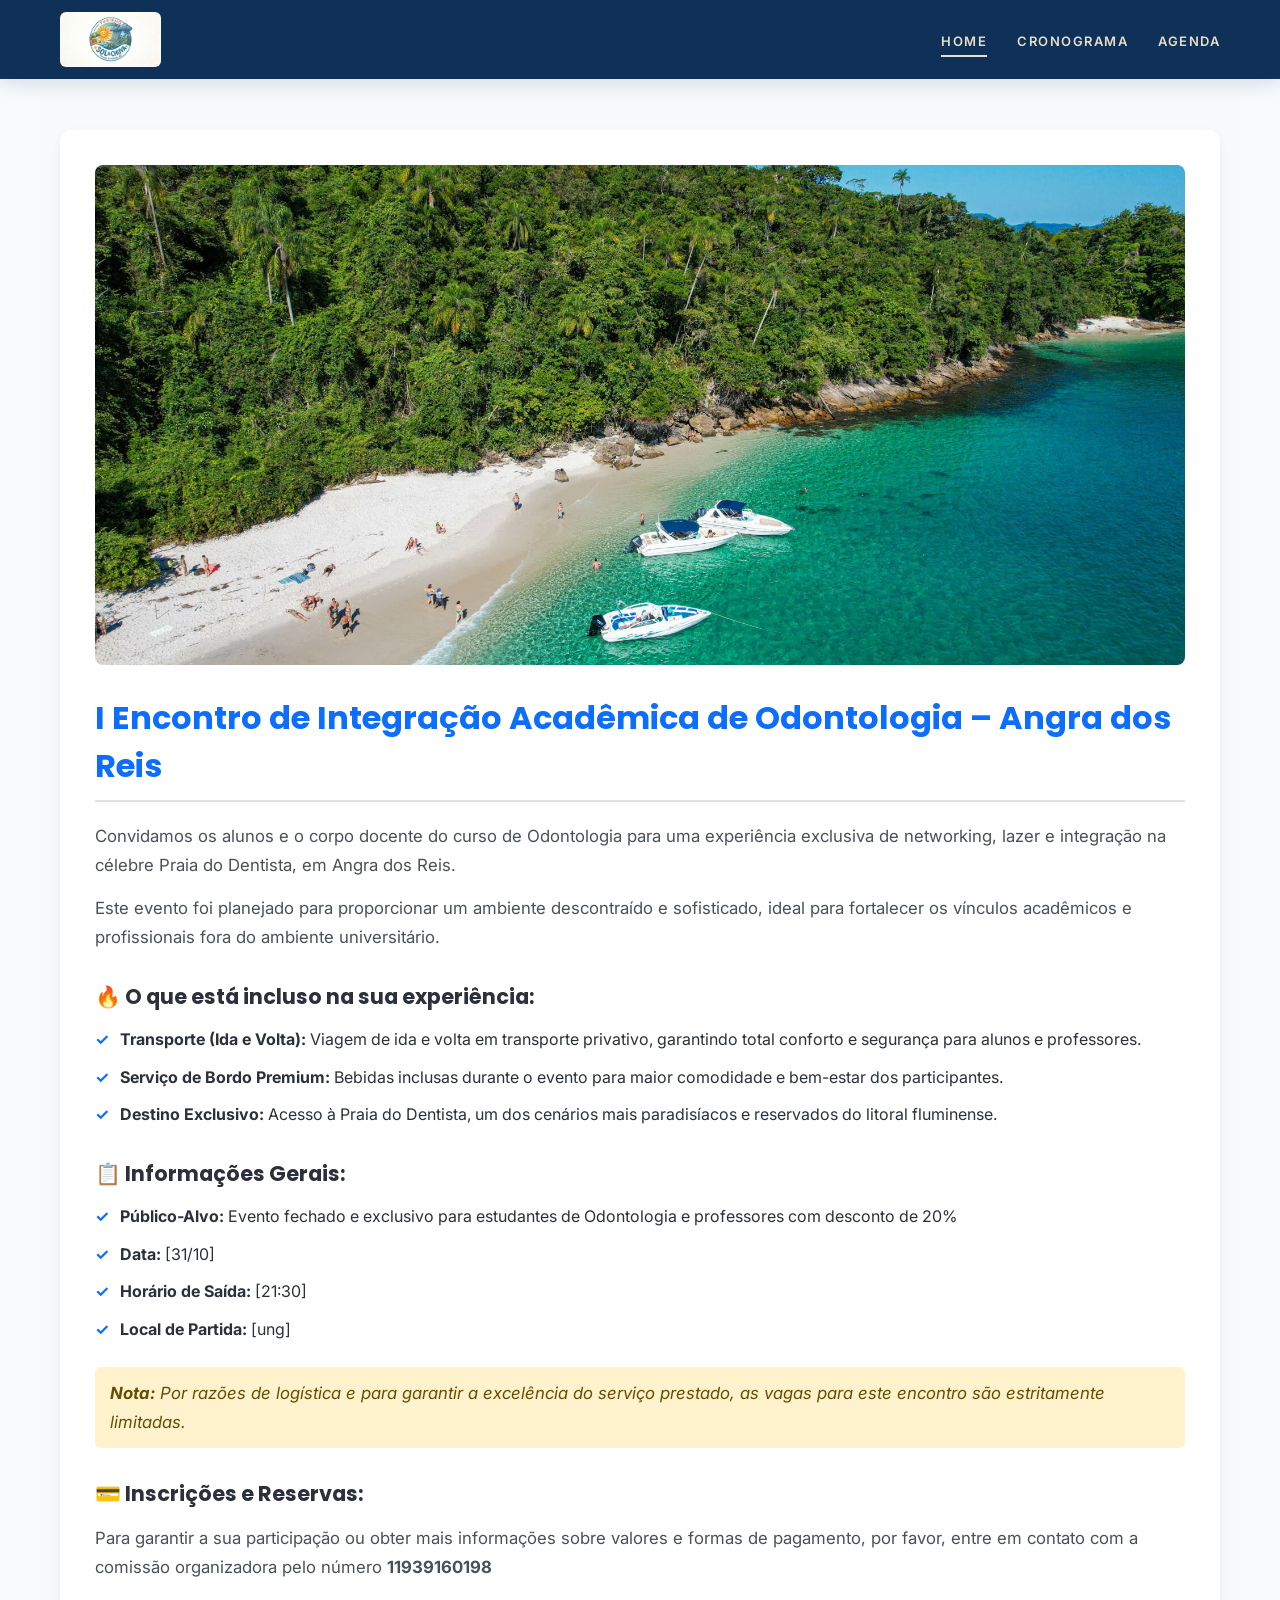
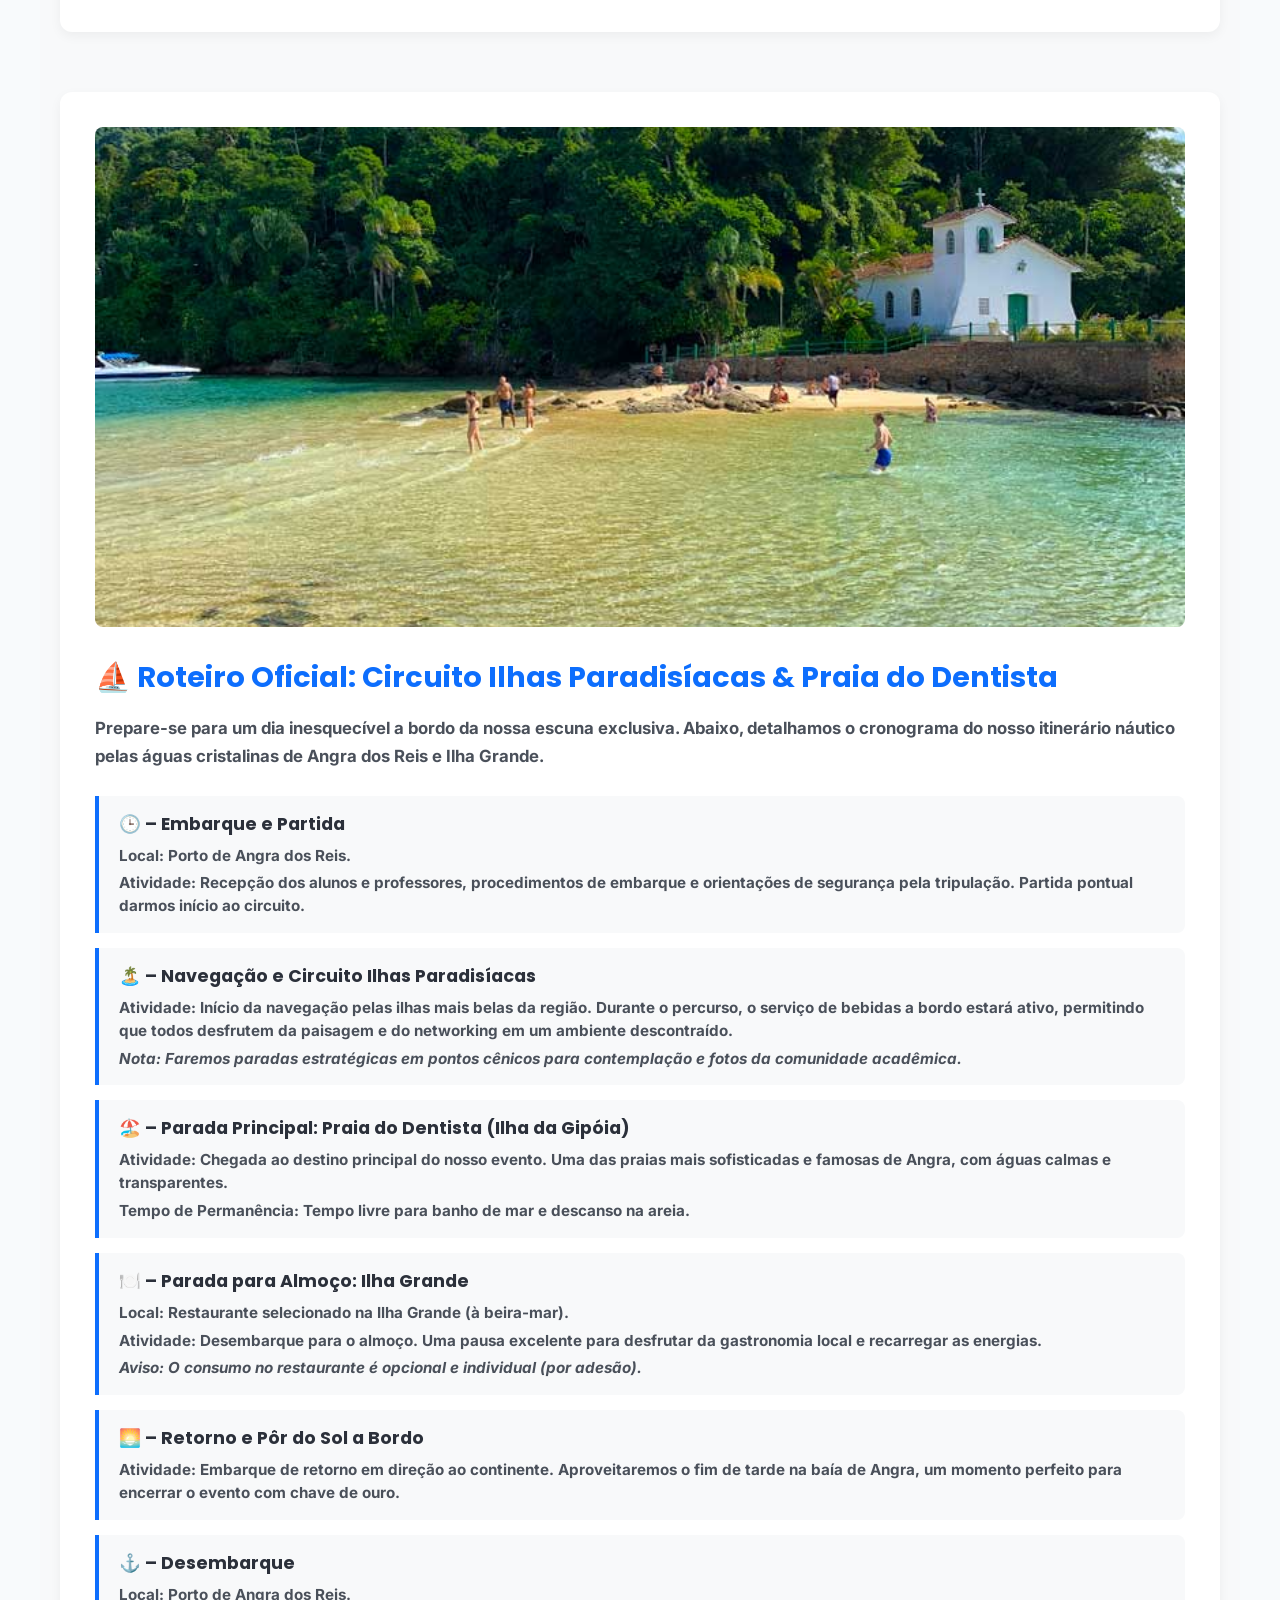
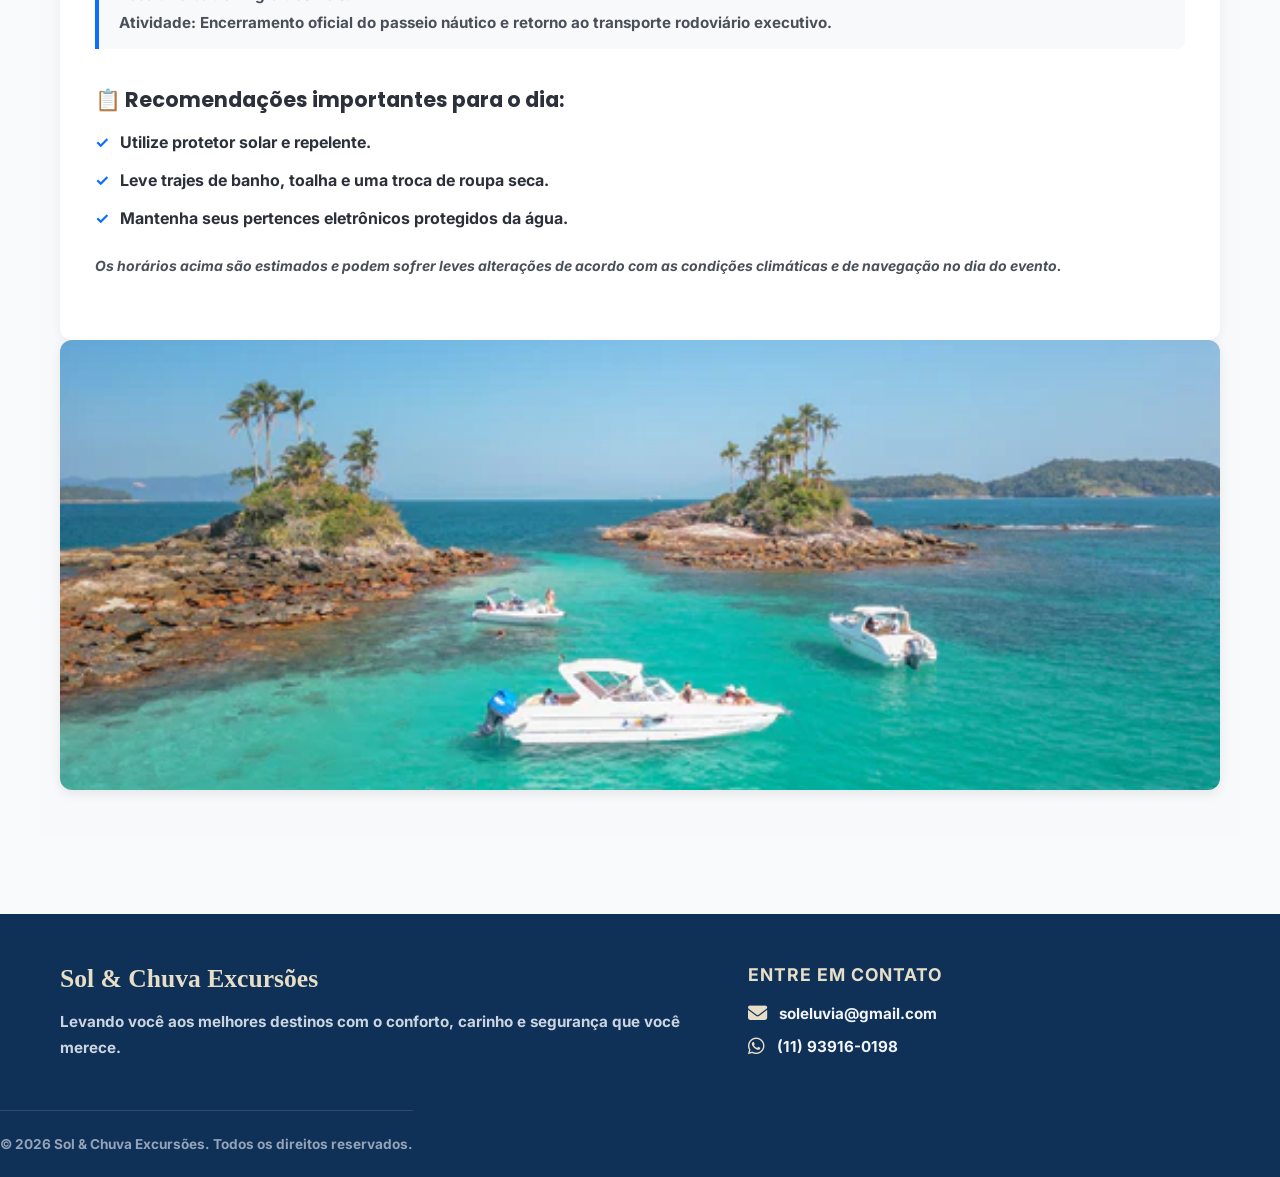
==== commit a2223c90: "Add files via upload" ====
--- a/praia-do-dentista.html
+++ b/praia-do-dentista.html
@@ -55,7 +55,7 @@
 
                 <h3>📋 Informações Gerais:</h3>
                 <ul>
-                    <li><strong>Público-Alvo:</strong> Evento fechado e exclusivo para estudantes e professores com desconto de 20%</li>
+                    <li><strong>Público-Alvo:</strong> Evento fechado e exclusivo para estudantes de Odontologia e professores com desconto de 20%</li>
                     <li><strong>Data:</strong> [31/10]</li>
                     <li><strong>Horário de Saída:</strong> [21:30]</li>
                     <li><strong>Local de Partida:</strong> [ung]</li>
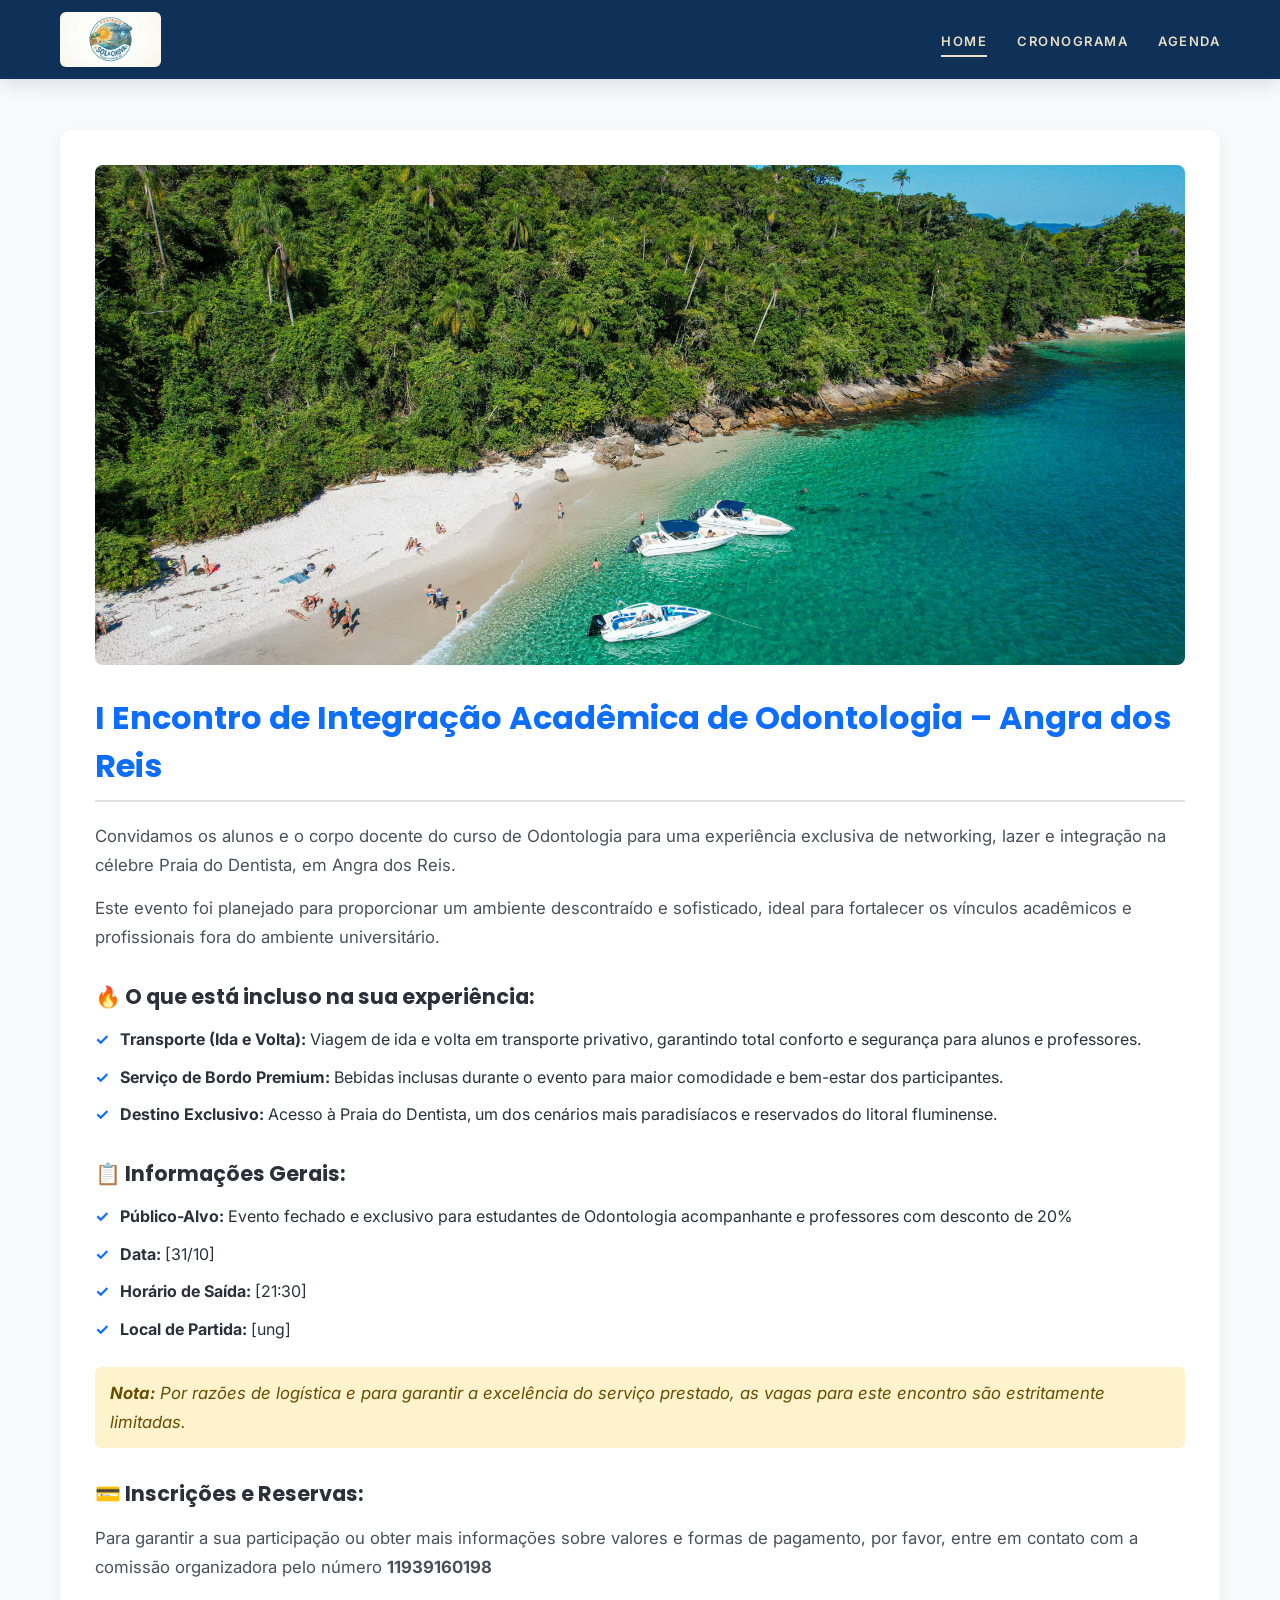
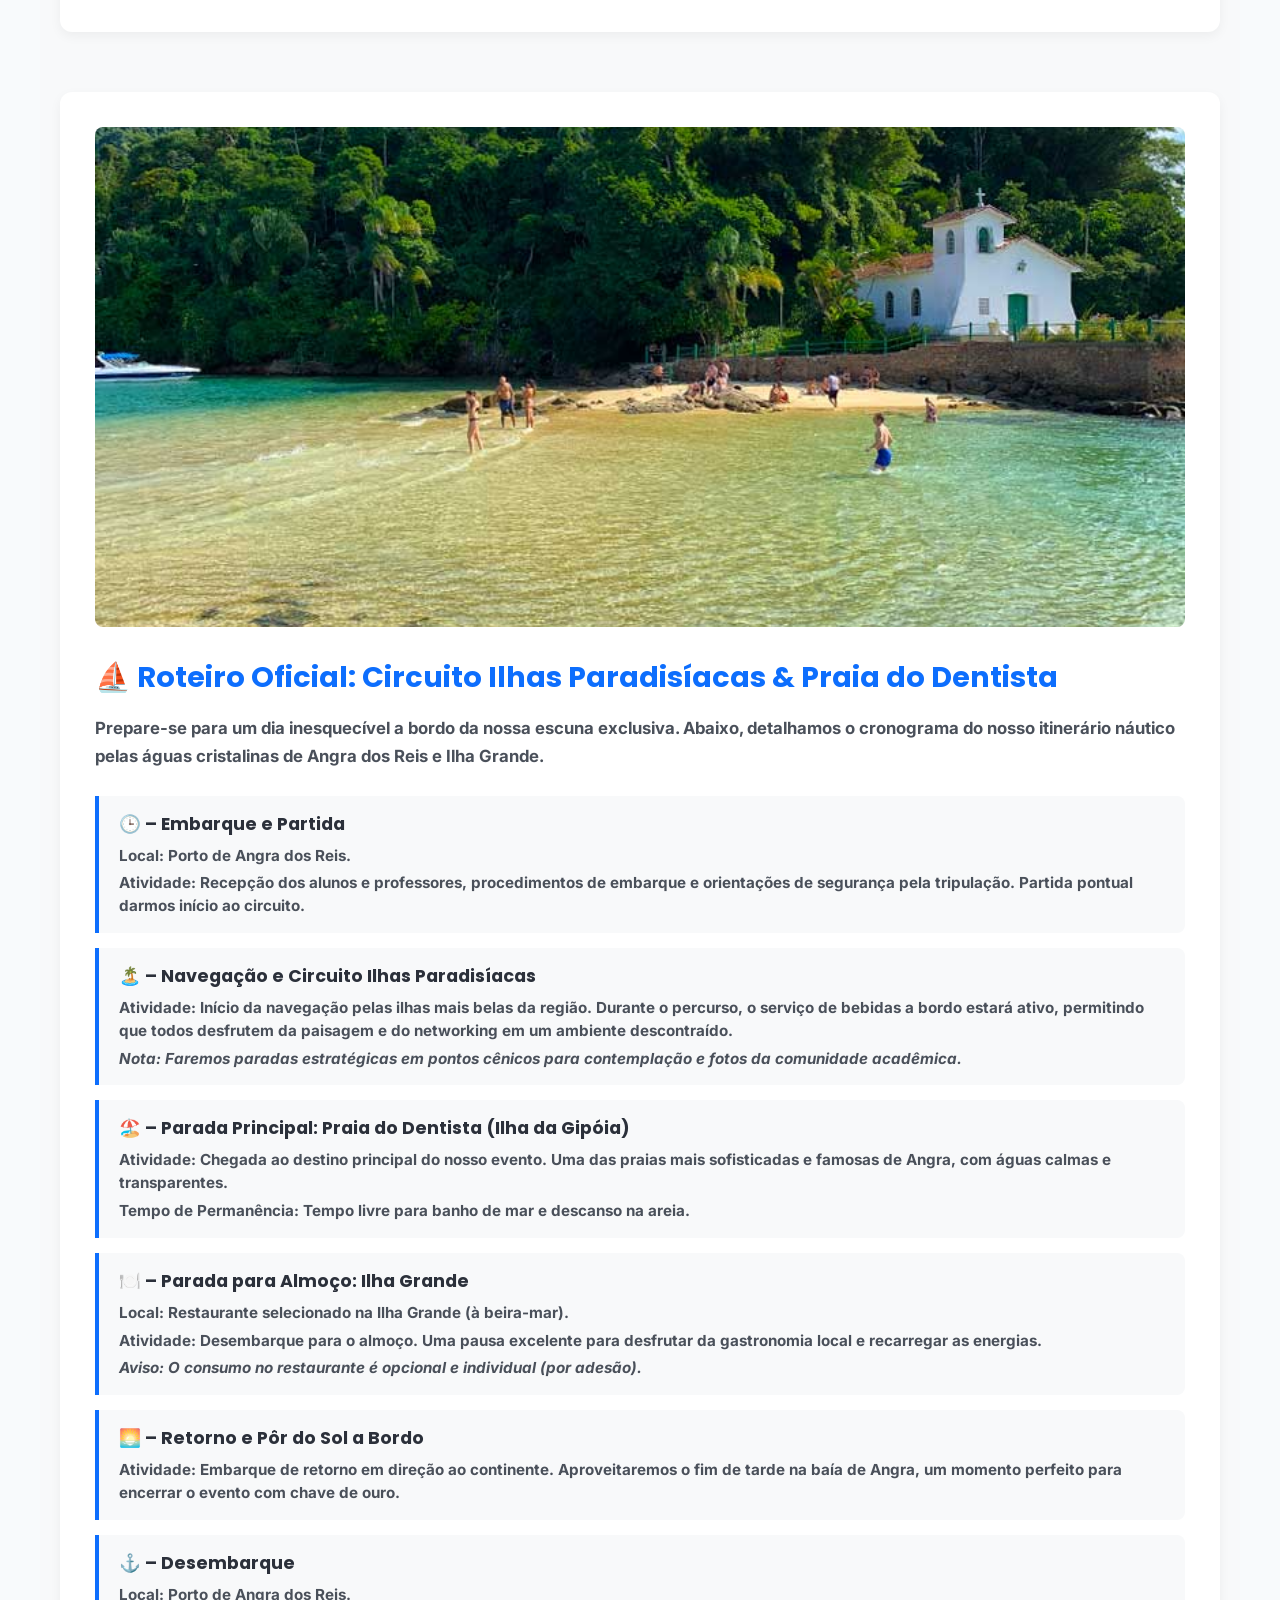
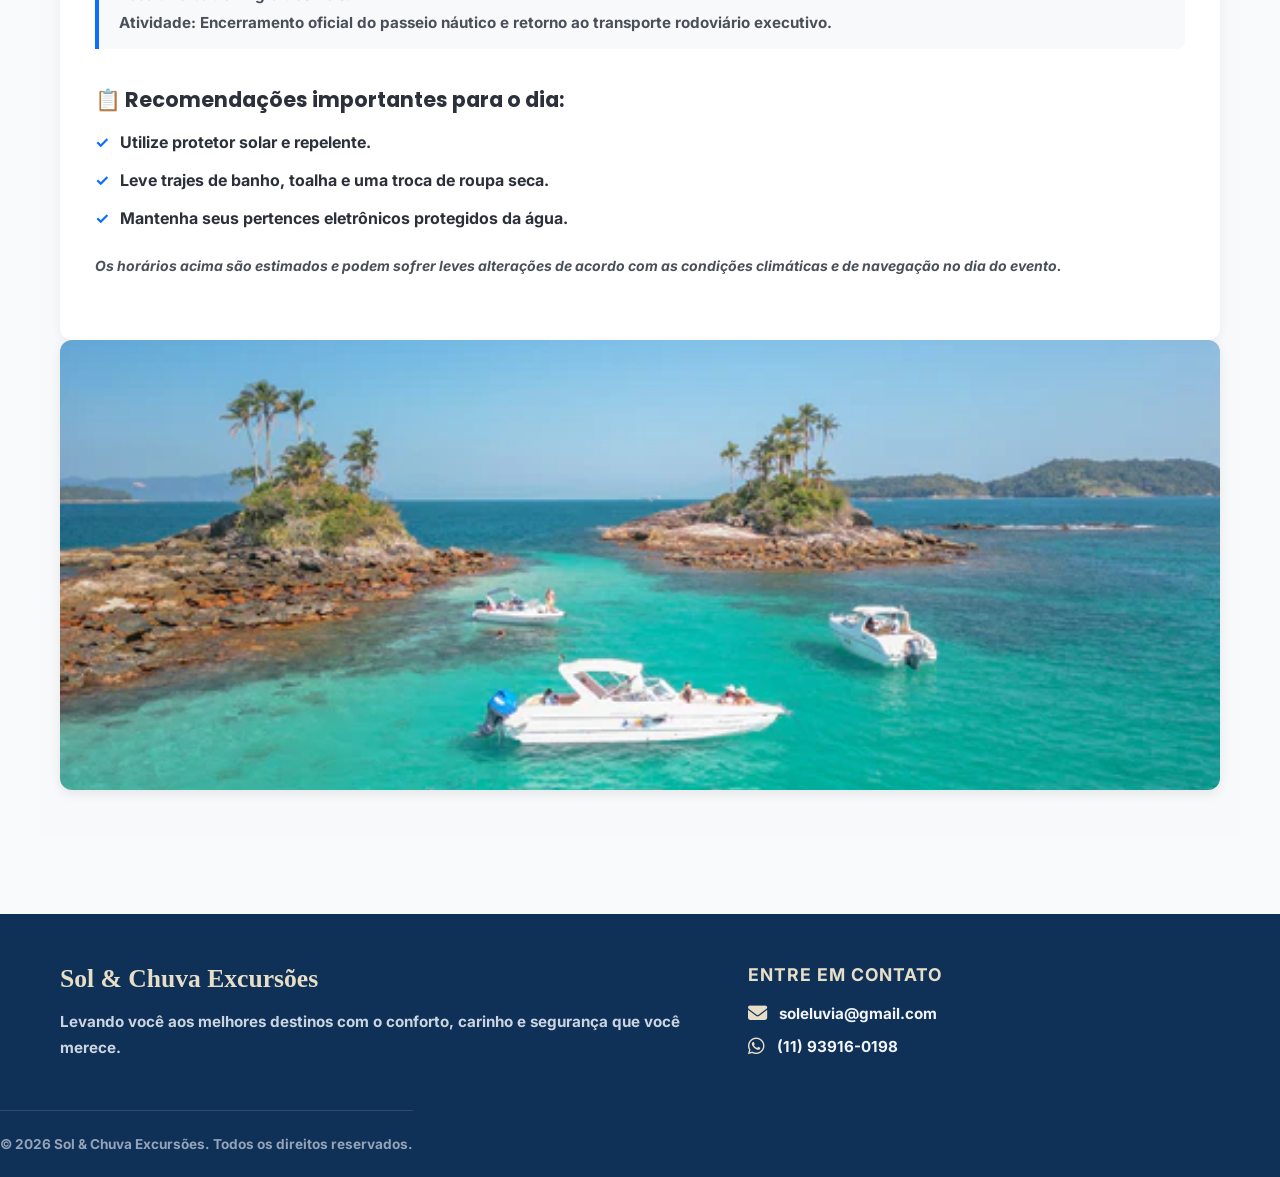
==== commit 59fa4d24: "Add files via upload" ====
--- a/praia-do-dentista.html
+++ b/praia-do-dentista.html
@@ -55,7 +55,7 @@
 
                 <h3>📋 Informações Gerais:</h3>
                 <ul>
-                    <li><strong>Público-Alvo:</strong> Evento fechado e exclusivo para estudantes de Odontologia e professores com desconto de 20%</li>
+                    <li><strong>Público-Alvo:</strong> Evento fechado e exclusivo para estudantes de Odontologia acompanhante e professores com desconto de 20%</li>
                     <li><strong>Data:</strong> [31/10]</li>
                     <li><strong>Horário de Saída:</strong> [21:30]</li>
                     <li><strong>Local de Partida:</strong> [ung]</li>
